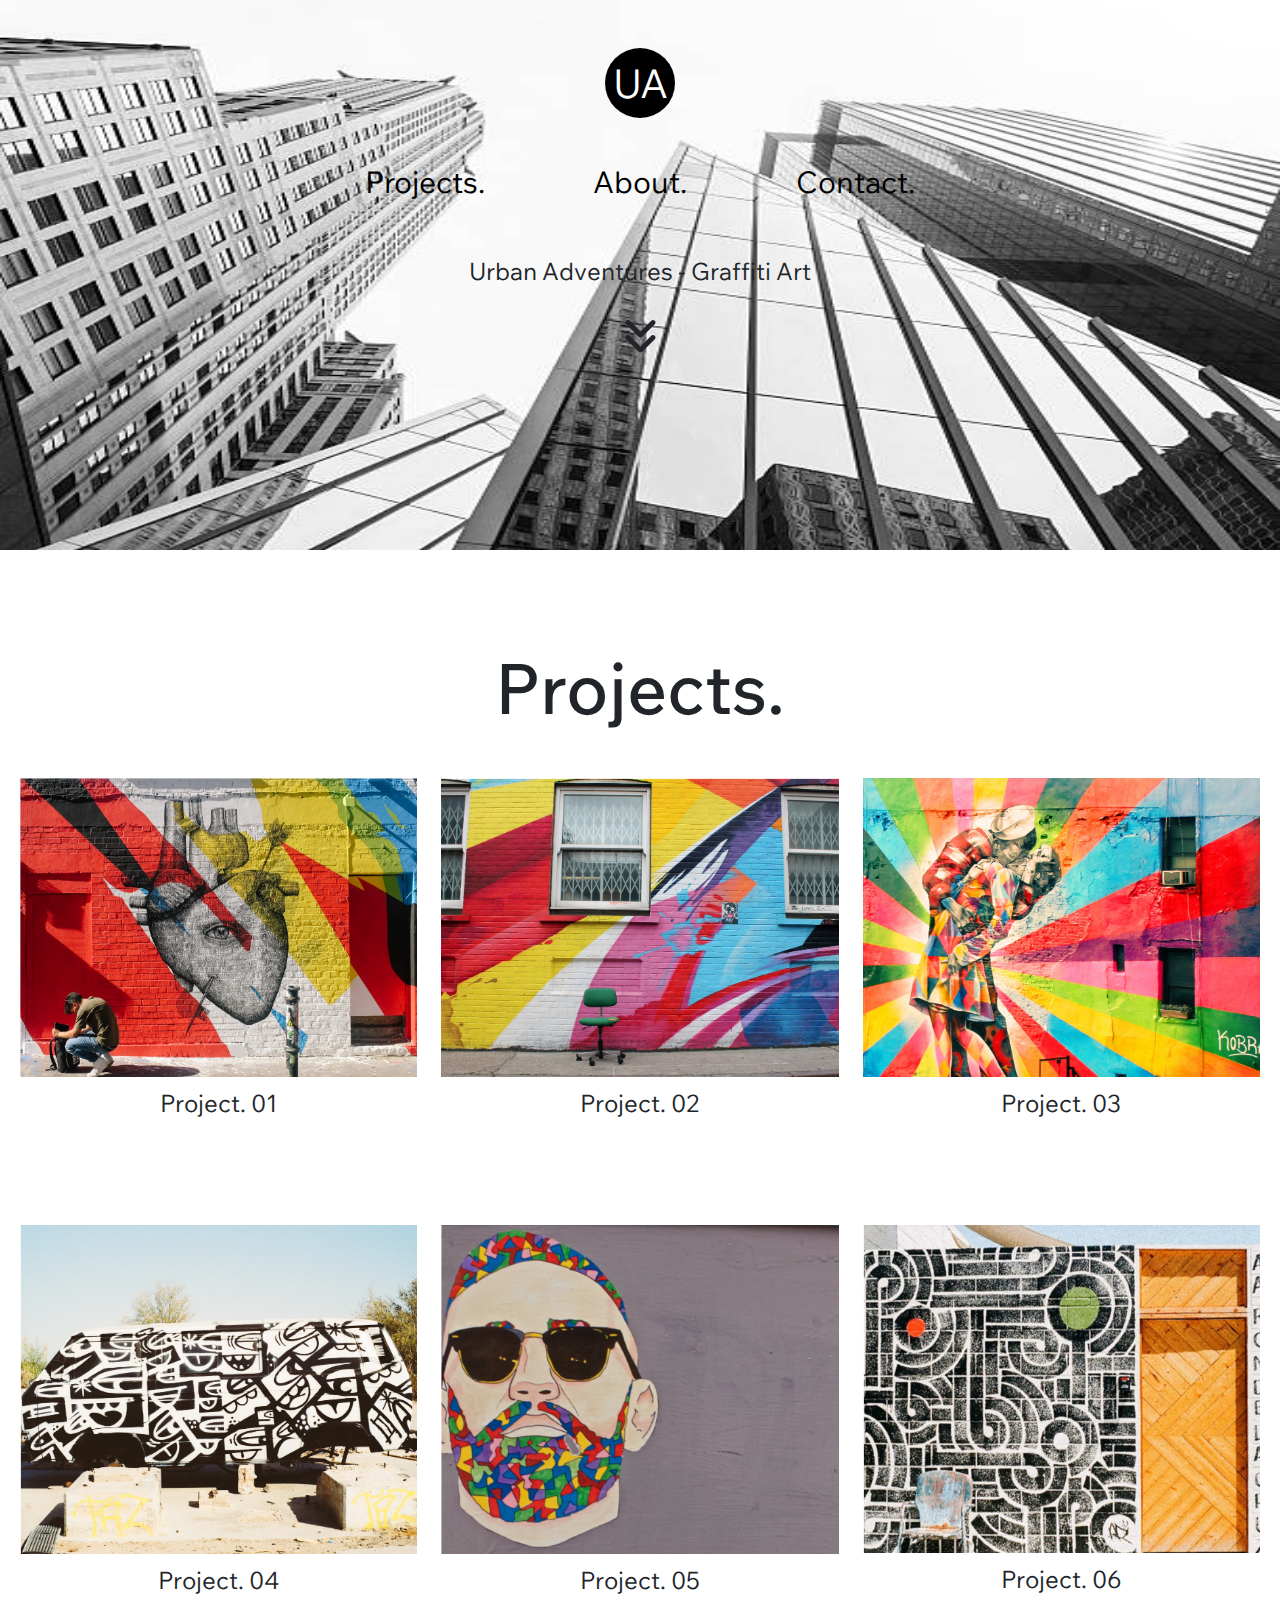
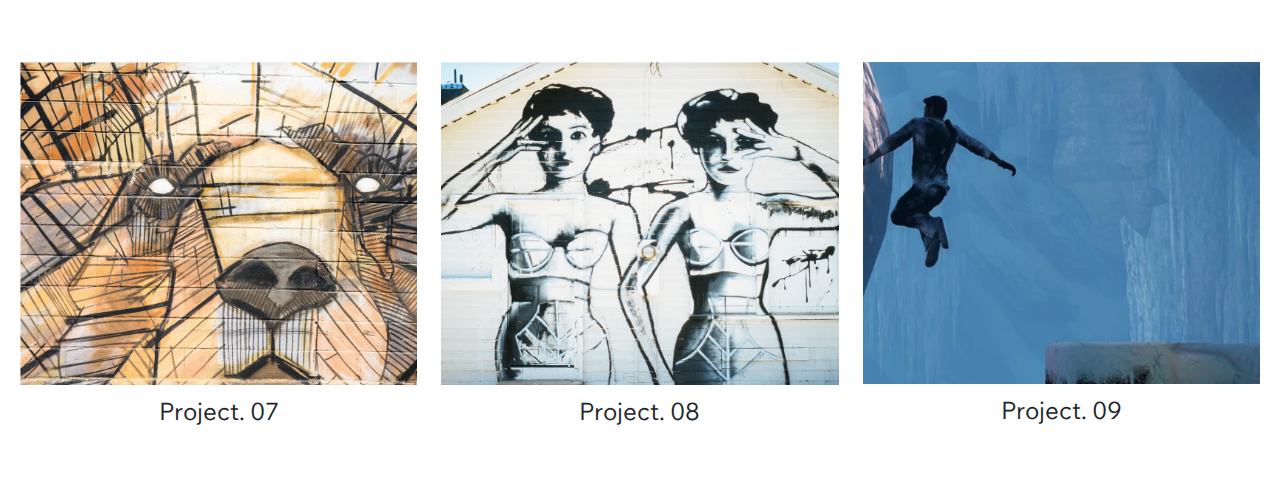
==== index.html @ a886dd92 "finish Hazem's section" ====
<!DOCTYPE html>
<html lang="en">

<head>
    <meta charset="UTF-8">
    <meta name="viewport" content="width=device-width, initial-scale=1.0">
    <!-- BootStrap CSS Files -->
    <link rel="stylesheet" href="css/all.min.css">
    <link rel="stylesheet" href="css/bootstrap.min.css">
    <link rel="stylesheet" href="css/bootstrap.min.css.map">
    <!-- Main CSS File -->
    <link rel="stylesheet" href="css/framework.css">
    <link rel="stylesheet" href="css/style.css">
    <!-- Google Font -->
    <link rel="preconnect" href="https://fonts.googleapis.com">
    <link rel="preconnect" href="https://fonts.gstatic.com" crossorigin>
    <link
        href="https://fonts.googleapis.com/css2?family=Playfair:ital,opsz,wght@0,5..1200,300..900;1,5..1200,300..900&family=Roboto:ital,wght@0,100..900;1,100..900&family=Wix+Madefor+Text:ital,wght@0,400..800;1,400..800&display=swap"
        rel="stylesheet">
    <title>Artist Website</title>
</head>

<body>
    <!-- Start Section 1 -->
    <div class="landing position-relative mb-5 d-flex">
        <img class="w-100 mb-5 " src="images/landing.jpg" alt="">
        <div class="container-fluid p-0 position-absolute">
            <div class="icon">
                <a class="mt-5 mb-5 d-flex justify-content-center" href="index.html">
                    <div class="home position-absolute d-flex justify-content-center align-items-center fs-1">UA</div>
                </a>
            </div>
            <div class="links mt-5 pt-4 z-1 d-flex justify-content-center">
                <div class="row ">
                    <div class="col-md-3 col-lg-4">
                        <a class="link" href="#projects">Projects.</a>
                    </div>
                    <div class="col-md-3 col-lg-4">
                        <a class="link" href="#about">About.</a>
                    </div>
                    <div class="col-md-3 col-lg-4">
                        <a class="link" href="#contact">Contact.</a>
                    </div>
                </div>
            </div>
            <div class="arrow d-flex justify-content-center pt-5">
                <p class="fs-4">Urban Adventures - Graffiti Art</p>
                <a class="text-dark position-absolute top-100" href="#project">
                    <i class="fa-solid fa-angles-down"></i>
                </a>
            </div>
        </div>
    </div>
    <!-- End Section 1 -->
    <!-- Start Section 2 -->
    <div class="project" id="project">
        <div class="container-fluid">
            <h1 class="text-center">Projects.</h1>
            <div class="boxs text-center mt-5 mb-5 mx-2">
                <div class="row">
                    <div class="col-md-6 col-lg-4">
                        <a href="project1">
                            <img class="w-100 h-75" src="images/project-1.png" alt="">
                            <p class="text-center text-dark fs-4 mt-2">Project. 01</p>
                        </a>
                    </div>
                    <div class="col-md-6 col-lg-4">
                        <a href="project2">
                            <img class="w-100 h-75" src="images/project-2.png" alt="">
                            <p class="text-center text-dark fs-4 mt-2">Project. 02</p>
                        </a>
                    </div>
                    <div class="col-md-6 col-lg-4">
                        <a href="project3">
                            <img class="w-100 h-75" src="images/project-3.png" alt="">
                            <p class="text-center text-dark fs-4 mt-2">Project. 03</p>
                        </a>
                    </div>
                </div>
                <div class="row mt-5">
                    <div class="col-md-6 col-lg-4">
                        <a href="project4">
                            <img class="w-100" src="images/project-4.png" alt="">
                            <p class="text-center text-dark fs-4 mt-2">Project. 04</p>
                        </a>
                    </div>
                    <div class="col-md-6 col-lg-4">
                        <a href="project5">
                            <img class="w-100" src="images/project-5.png" alt="">
                            <p class="text-center text-dark fs-4 mt-2">Project. 05</p>
                        </a>
                    </div>
                    <div class="col-md-6 col-lg-4">
                        <a href="project6">
                            <img class="w-100" src="images/project-6.png" alt="">
                            <p class="text-center text-dark fs-4 mt-2">Project. 06</p>
                        </a>
                    </div>
                </div>
                <div class="row mt-5">
                    <div class="col-md-6 col-lg-4">
                        <a href="project7">
                            <img class="w-100" src="images/project-7.png" alt="">
                            <p class="text-center text-dark fs-4 mt-2">Project. 07</p>
                        </a>
                    </div>
                    <div class="col-md-6 col-lg-4">
                        <a href="project8">
                            <img class="w-100" src="images/project-8.png" alt="">
                            <p class="text-center text-dark fs-4 mt-2">Project. 08</p>
                        </a>
                    </div>
                    <div class="col-md-6 col-lg-4">
                        <a href="project9">
                            <img class="w-100" src="images/project-9.png" alt="">
                            <p class="text-center text-dark fs-4 mt-2">Project. 09</p>
                        </a>
                    </div>
                </div>
            </div>
        </div>
    </div>
    <!-- End Section 2 -->


    <!-- BootStrap JS Files -->
    <script src="js/all.min.js"></script>
    <script src="js/bootstrap.bundle.min.js"></script>
    <script src="js/bootstrap.bundle.min.js.map"></script>
</body>

</html>
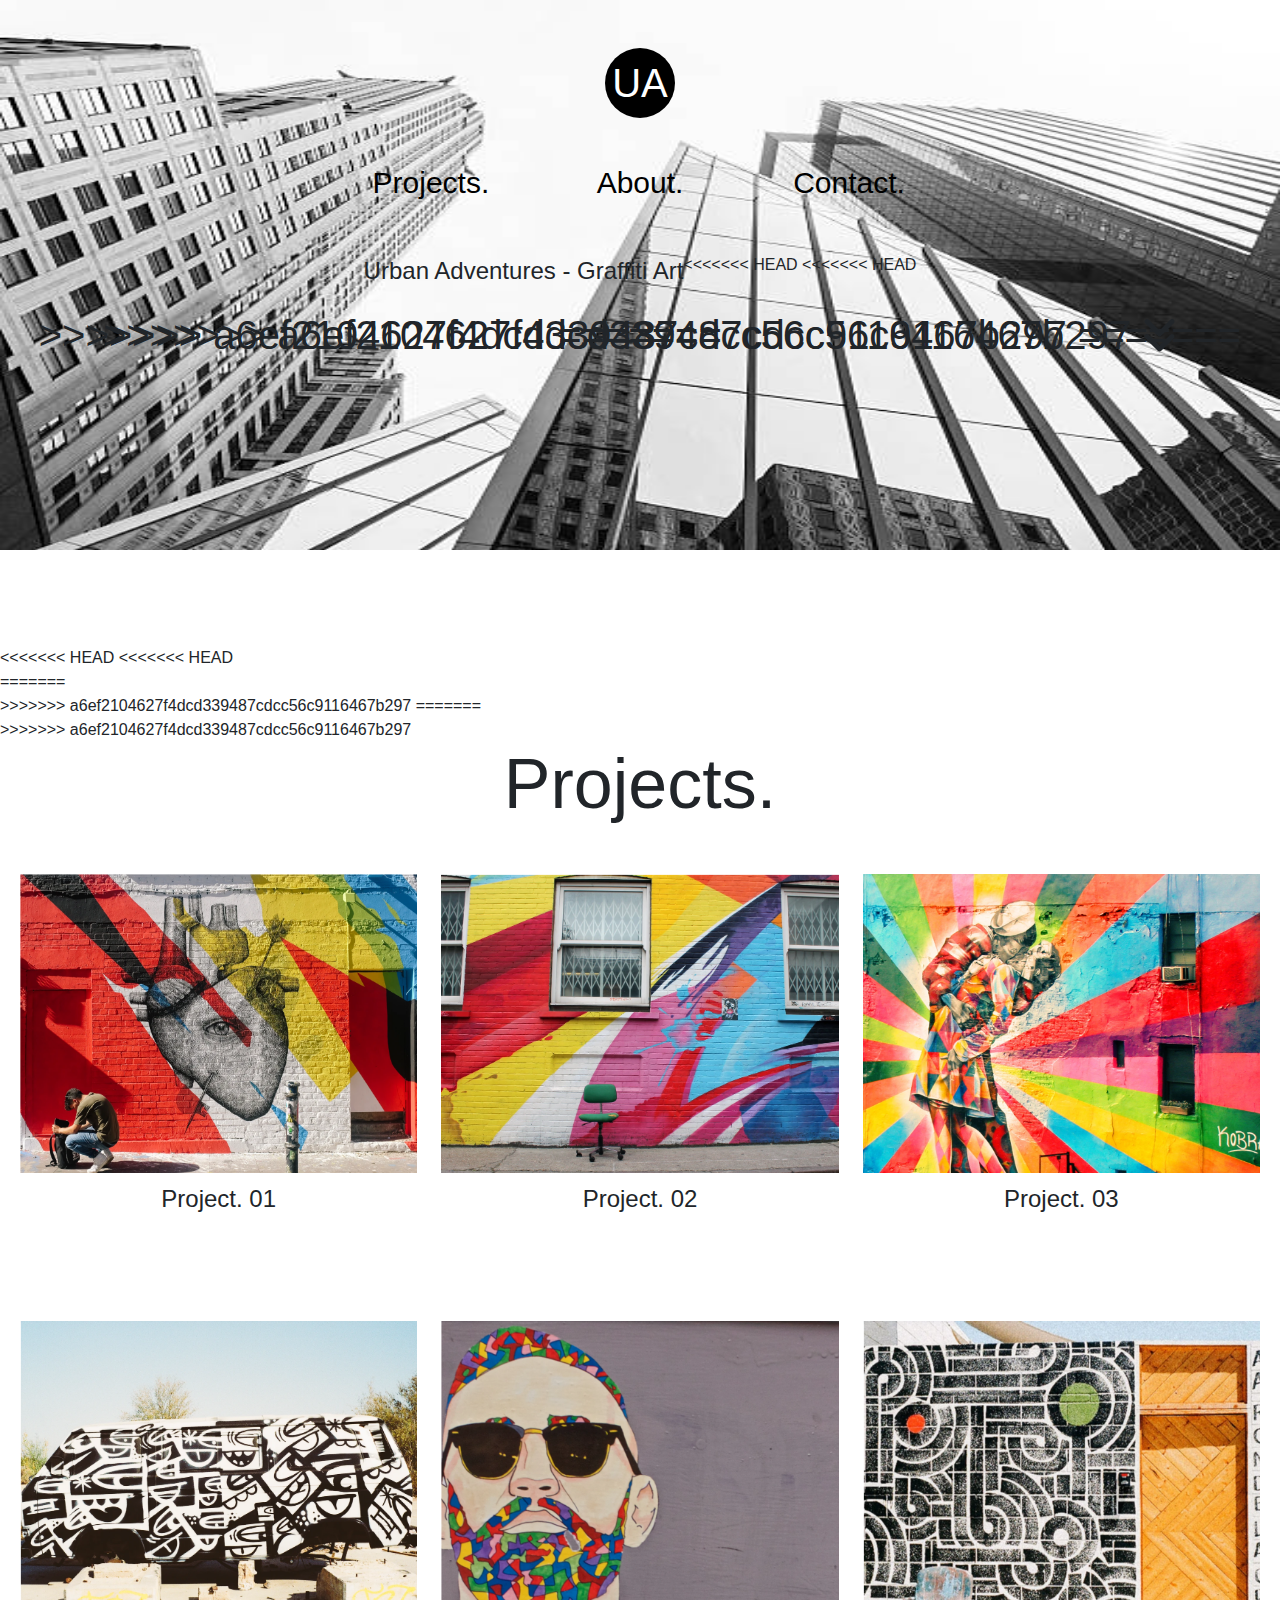
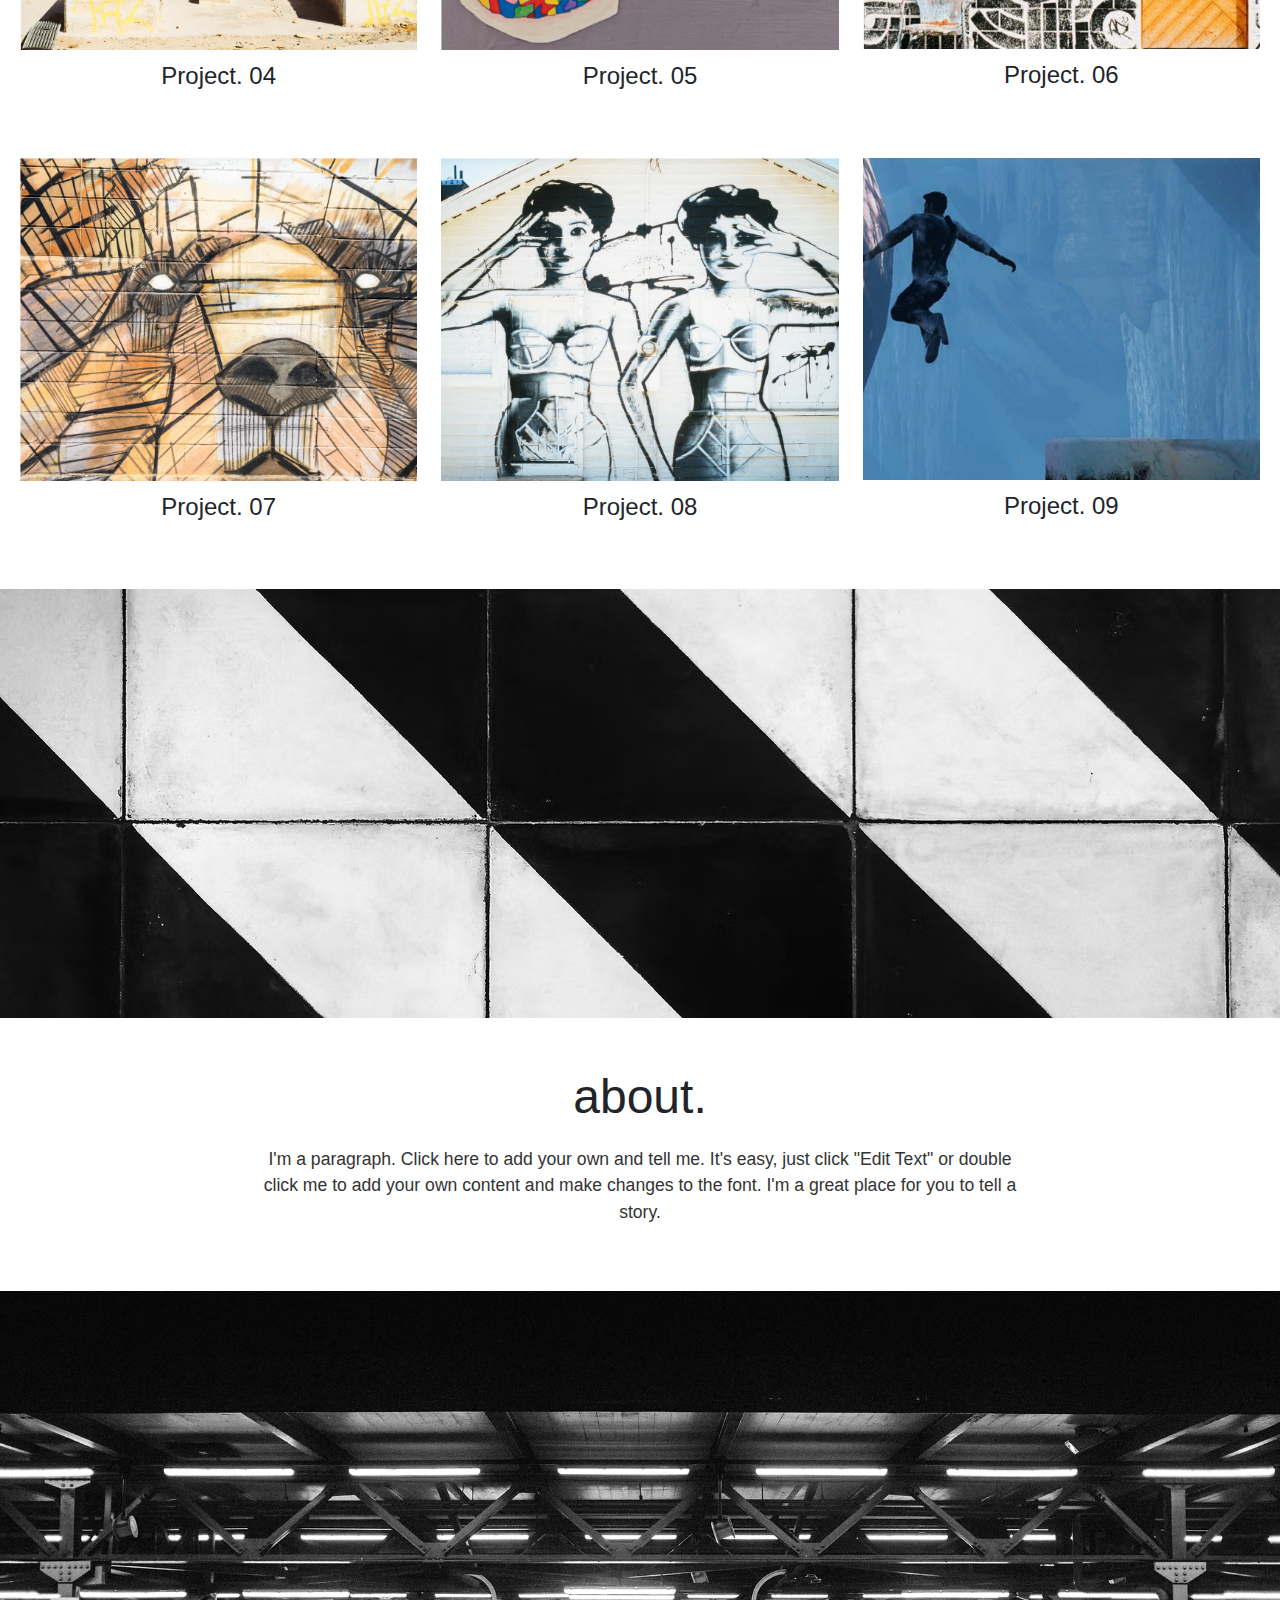
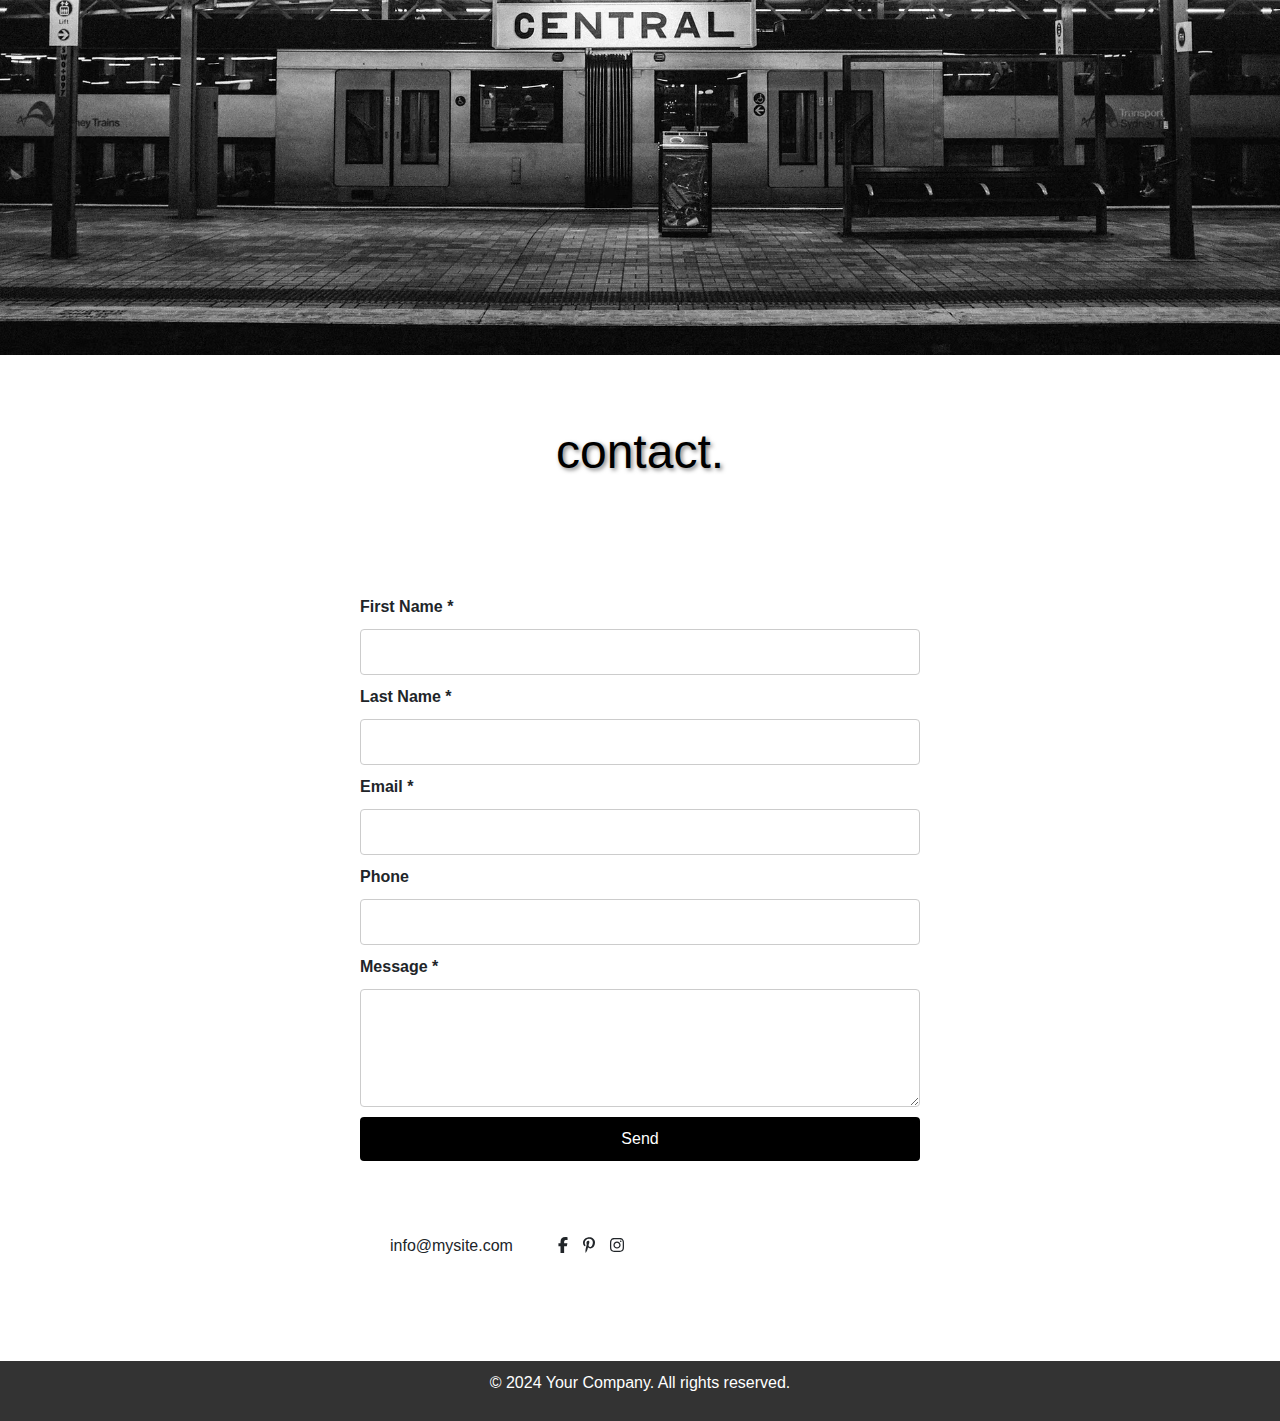
==== commit 704e91bc: "Salma" ====
--- a/index.html
+++ b/index.html
@@ -33,7 +33,7 @@
             <div class="links mt-5 pt-4 z-1 d-flex justify-content-center">
                 <div class="row ">
                     <div class="col-md-3 col-lg-4">
-                        <a class="link" href="#projects">Projects.</a>
+                        <a class="link" href="#Projects">Projects.</a>
                     </div>
                     <div class="col-md-3 col-lg-4">
                         <a class="link" href="#about">About.</a>
@@ -45,7 +45,15 @@
             </div>
             <div class="arrow d-flex justify-content-center pt-5">
                 <p class="fs-4">Urban Adventures - Graffiti Art</p>
-                <a class="text-dark position-absolute top-100" href="#project">
+<<<<<<< HEAD
+<<<<<<< HEAD
+                <a class="text-dark position-absolute top-100" href="#Projects">
+=======
+                <a class="text-dark position-absolute top-100" href="#projects">
+>>>>>>> a6ef2104627f4dcd339487cdcc56c9116467b297
+=======
+                <a class="text-dark position-absolute top-100" href="#projects">
+>>>>>>> a6ef2104627f4dcd339487cdcc56c9116467b297
                     <i class="fa-solid fa-angles-down"></i>
                 </a>
             </div>
@@ -53,25 +61,33 @@
     </div>
     <!-- End Section 1 -->
     <!-- Start Section 2 -->
-    <div class="project" id="project">
+<<<<<<< HEAD
+<<<<<<< HEAD
+    <div class="project" id="Projects">
+=======
+    <div class="projects" id="projects">
+>>>>>>> a6ef2104627f4dcd339487cdcc56c9116467b297
+=======
+    <div class="projects" id="projects">
+>>>>>>> a6ef2104627f4dcd339487cdcc56c9116467b297
         <div class="container-fluid">
             <h1 class="text-center">Projects.</h1>
             <div class="boxs text-center mt-5 mb-5 mx-2">
                 <div class="row">
                     <div class="col-md-6 col-lg-4">
-                        <a href="project1">
+                        <a href="project1.html">
                             <img class="w-100 h-75" src="images/project-1.png" alt="">
                             <p class="text-center text-dark fs-4 mt-2">Project. 01</p>
                         </a>
                     </div>
                     <div class="col-md-6 col-lg-4">
-                        <a href="project2">
+                        <a href="project2.html">
                             <img class="w-100 h-75" src="images/project-2.png" alt="">
                             <p class="text-center text-dark fs-4 mt-2">Project. 02</p>
                         </a>
                     </div>
                     <div class="col-md-6 col-lg-4">
-                        <a href="project3">
+                        <a href="project3.html">
                             <img class="w-100 h-75" src="images/project-3.png" alt="">
                             <p class="text-center text-dark fs-4 mt-2">Project. 03</p>
                         </a>
@@ -79,19 +95,19 @@
                 </div>
                 <div class="row mt-5">
                     <div class="col-md-6 col-lg-4">
-                        <a href="project4">
+                        <a href="project4.html">
                             <img class="w-100" src="images/project-4.png" alt="">
                             <p class="text-center text-dark fs-4 mt-2">Project. 04</p>
                         </a>
                     </div>
                     <div class="col-md-6 col-lg-4">
-                        <a href="project5">
+                        <a href="project5.html">
                             <img class="w-100" src="images/project-5.png" alt="">
                             <p class="text-center text-dark fs-4 mt-2">Project. 05</p>
                         </a>
                     </div>
                     <div class="col-md-6 col-lg-4">
-                        <a href="project6">
+                        <a href="project6.html">
                             <img class="w-100" src="images/project-6.png" alt="">
                             <p class="text-center text-dark fs-4 mt-2">Project. 06</p>
                         </a>
@@ -99,19 +115,19 @@
                 </div>
                 <div class="row mt-5">
                     <div class="col-md-6 col-lg-4">
-                        <a href="project7">
+                        <a href="project7.html">
                             <img class="w-100" src="images/project-7.png" alt="">
                             <p class="text-center text-dark fs-4 mt-2">Project. 07</p>
                         </a>
                     </div>
                     <div class="col-md-6 col-lg-4">
-                        <a href="project8">
+                        <a href="project8.html">
                             <img class="w-100" src="images/project-8.png" alt="">
                             <p class="text-center text-dark fs-4 mt-2">Project. 08</p>
                         </a>
                     </div>
                     <div class="col-md-6 col-lg-4">
-                        <a href="project9">
+                        <a href="project9.html">
                             <img class="w-100" src="images/project-9.png" alt="">
                             <p class="text-center text-dark fs-4 mt-2">Project. 09</p>
                         </a>
@@ -122,11 +138,70 @@
     </div>
     <!-- End Section 2 -->
 
+
+
+
+
+    
+<div class="hero">
+    <img src="images\About.avif"  class="w-100">
+    
+    <div class="content" id="about">
+        <h1>about.</h1>
+        <p>I'm a paragraph. Click here to add your own and tell me. It's easy, just click "Edit Text" or double click me to add your own content and make changes to the font. I'm a great place for you to tell a story.</p>
+    </div>
+    
+</div>
+
+
+
+<img src=images\contact.avif class="w-100">
+    <div class="hero-image" id="contact">
+
+    <h1>contact.</h1>
+    </div>
+
+<div class="contact-form">
+    <form id="contactForm">
+      <label for="firstName">First Name *</label>
+        <input type="text" id="firstName" name="firstName" required>
+
+      <label for="lastName">Last Name *</label>
+        <input type="text" id="lastName" name="lastName" required>
+
+      <label for="email">Email *</label>
+        <input type="email" id="email" name="email" required>
+
+        <label for="phone">Phone</label>
+        <input type="tel" id="phone" name="phone">
+
+      <label for="message">Message *</label>
+        <textarea id="message" name="message" rows="4" required></textarea>
+
+    <button type="submit" >Send</button>
+    <div class="icon-container">
+    <a href="info@mysite.com" class="text-dark"> <span class="email">info@mysite.com</span></a>
+    <a href="https://www.facebook.com/" class="text-dark">  <i class="fa-brands fa-facebook-f"></i></a>
+    <a href="https://www.pinterest.com/" class="text-dark"> <i class="fa-brands fa-pinterest-p"></i> </a>
+    <a href="https://www.instagram.com/" class="text-dark"> <i class="fa-brands fa-instagram"></i> </a>
+    </div>
+
+    </form>
+</div>
+
+<footer>
+    <p>&copy; 2024 Your Company. All rights reserved.</p>
+    
+    
+</footer>
 
     <!-- BootStrap JS Files -->
     <script src="js/all.min.js"></script>
     <script src="js/bootstrap.bundle.min.js"></script>
     <script src="js/bootstrap.bundle.min.js.map"></script>
+
+
+    <script src="script.js"></script>
 </body>
 
 </html>--- a/css/style.css
+++ b/css/style.css
@@ -63,19 +63,201 @@
 }
 
 
-.project h1 {
+.projects h1 {
     font-size: 70px;
 }
 
-.project .boxs img {
+.projects .boxs img {
     transition: 0.4s;
     opacity: 1;
     position: relative;
 }
 
-.project .boxs img:hover {
+.projects .boxs img:hover {
     opacity: 0.8;
     transform: scale(1.03);
 }
 
-/* End Section 1 */+/* End Section 1 */
+
+<<<<<<< HEAD
+<<<<<<< HEAD
+body {
+    margin: 0;
+    font-family: sans-serif;
+    line-height: 1.6;
+}
+
+.hero {
+    display: flex;
+    flex-direction: column;
+    align-items: center;
+}
+
+.hero-image {
+    width: 100%;
+    height: 300px; 
+    background-size: cover;
+    background-position: center;
+}
+
+.top-image {
+    background-image: ; 
+}
+
+.bottom-image {
+    background-image: url('bottom-image.jpg'); 
+}
+
+.content {
+    text-align: center;
+    padding: 50px 20px;
+    max-width: 800px;
+}
+
+.content h1 {
+    font-size: 3em;
+    margin-bottom: 20px;
+
+}
+
+.content p {
+    font-size: 1.1em;
+    color: #333;
+}
+
+
+
+body {
+    font-family: sans-serif;
+    margin: 0;
+    padding: 0;
+  }
+
+  /* Header Styles */
+  header {
+    background-color: #f0f0f0; /* Light gray background */
+    padding: 10px;
+    display: flex;
+    justify-content: space-between;
+    align-items: center;
+  }
+
+
+
+  .logo {
+    font-size: 1.5em;
+    font-weight: bold;
+  }
+
+  .header-links a {
+    margin-left: 15px;
+    text-decoration: none;
+    color: #333;
+  }
+
+  /* Hero Image Styles */
+  .hero-image {
+    /* background-image: url('your-hero-image.jpg');  */
+    background-size: cover;
+    background-position: center;
+    height: 200px; 
+    display: flex;
+    justify-content: center;
+    align-items: center;
+  }
+
+  .hero-image h1 {
+    font-size: 3em;
+    color: black;
+    text-shadow: 2px 2px 4px rgba(0, 0, 0, 0.5);
+  }
+
+  /* Contact Form Styles */
+  .contact-form {
+    margin: 20px auto;
+    padding: 20px;
+    max-width: 600px;
+    
+  }
+  
+  .contact-form h2 {
+    text-align: center;
+    margin-bottom: 20px;
+  }
+  
+  .contact-form form {
+    display: grid;
+    grid-gap: 10px;
+  }
+  
+  .contact-form label {
+    font-weight: bold;
+  }
+  
+  .contact-form input,
+  .contact-form textarea {
+    padding: 10px;
+    border: 1px solid #ccc;
+    border-radius: 4px;
+  }
+
+  .contact-form button {
+    background-color: black;
+    color: #fff;
+    padding: 10px 10px;
+    border: none;
+    border-radius: 4px;
+    cursor: pointer;
+    transition: 0.3s ;
+    width:20px, 
+  }
+  .contact-form button:hover {
+    background-color: gray;
+  }
+
+  /* Footer Styles */
+  footer {
+    background-color: #333;
+    color: #fff;
+    text-align: center;
+    padding: 10px;
+  }
+
+  .email{
+    font-size: 16px;
+    margin: 30px;
+  }
+  .icon-container {
+    display: flex; 
+    gap: 15px;
+    align-items: center;
+    height: 150px;
+    width: 15px;
+  }
+  .social-icons i {
+    font-size: 20px;
+    cursor: pointer;
+  }
+=======
+=======
+>>>>>>> a6ef2104627f4dcd339487cdcc56c9116467b297
+/* main-section */
+.main {
+    margin-right: 0px;
+    margin-left: 200px;
+    margin-bottom: 55px;
+    margin-top: 50px;
+    font-size: 15px;
+}
+
+.main h1 {
+    color: black;
+    font-family: Verdana, sans-serif;
+    font-weight: 600;
+<<<<<<< HEAD
+}
+>>>>>>> a6ef2104627f4dcd339487cdcc56c9116467b297
+=======
+}
+>>>>>>> a6ef2104627f4dcd339487cdcc56c9116467b297
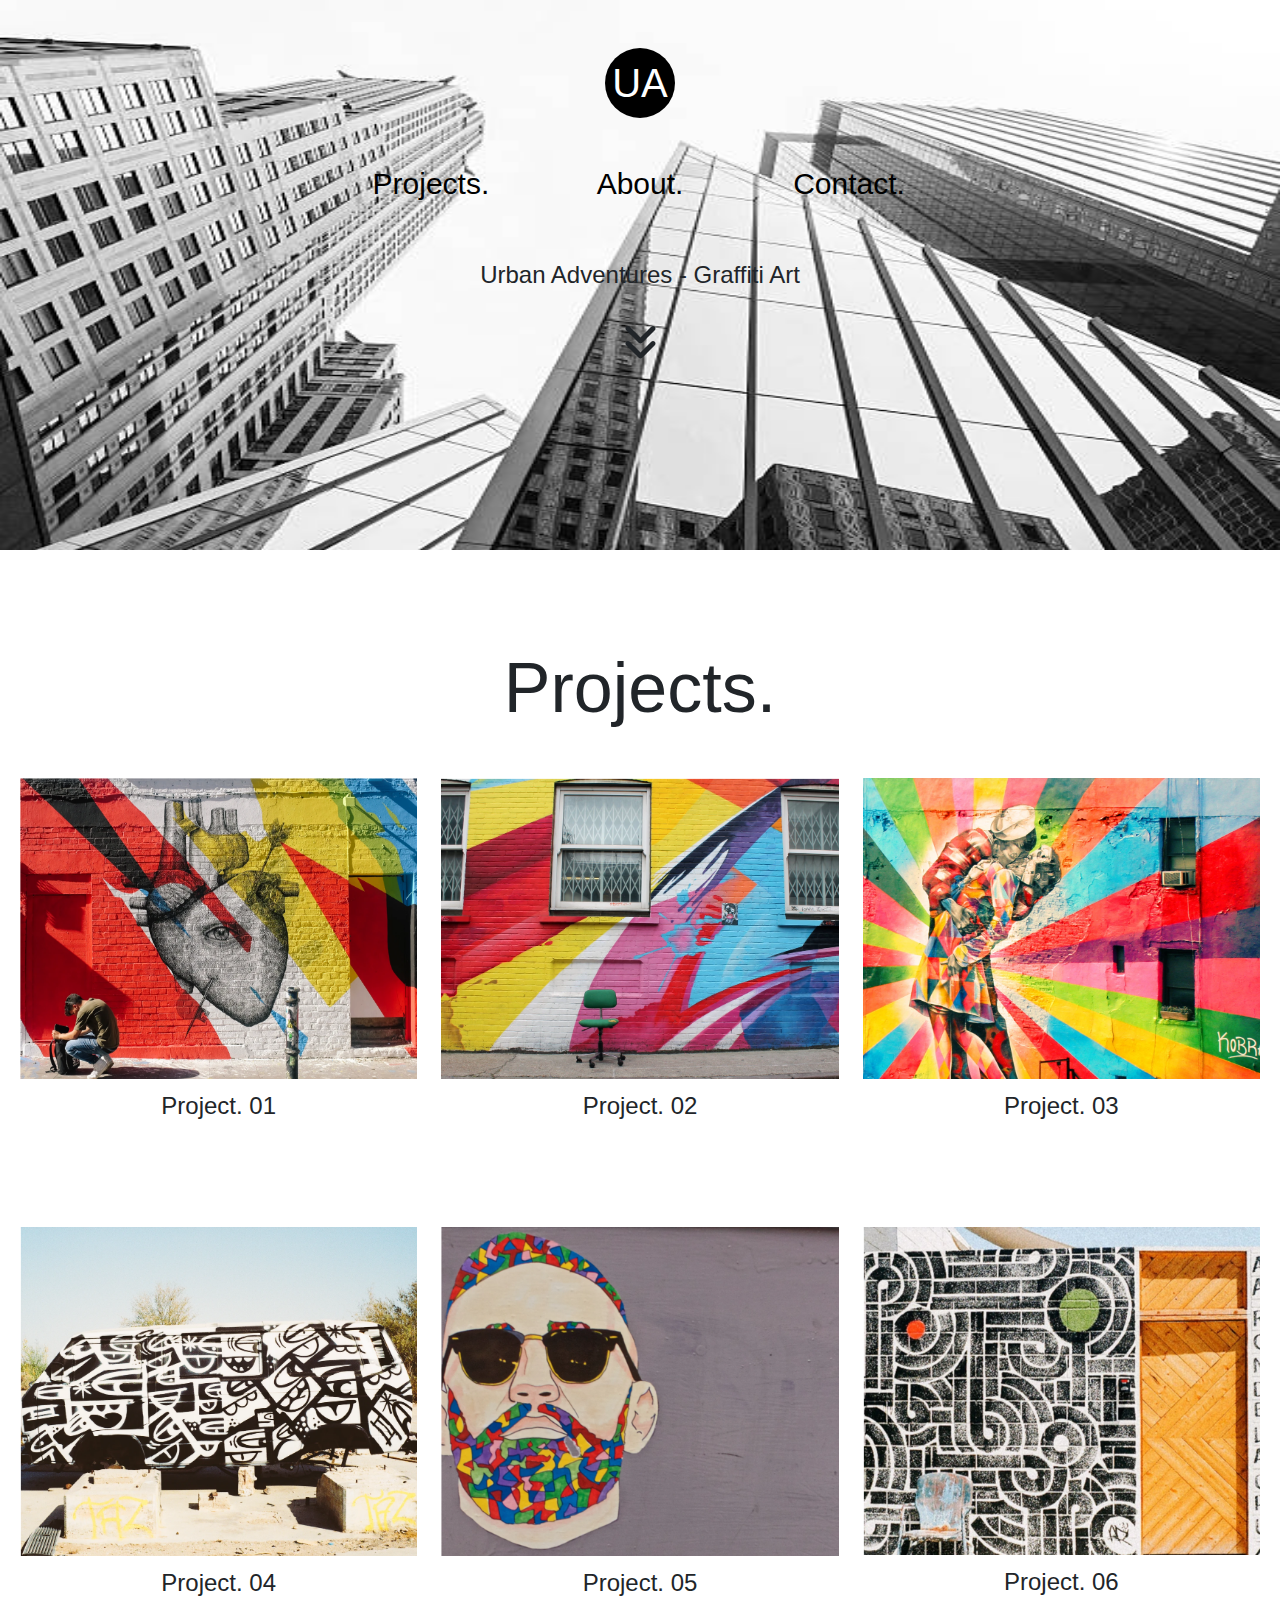
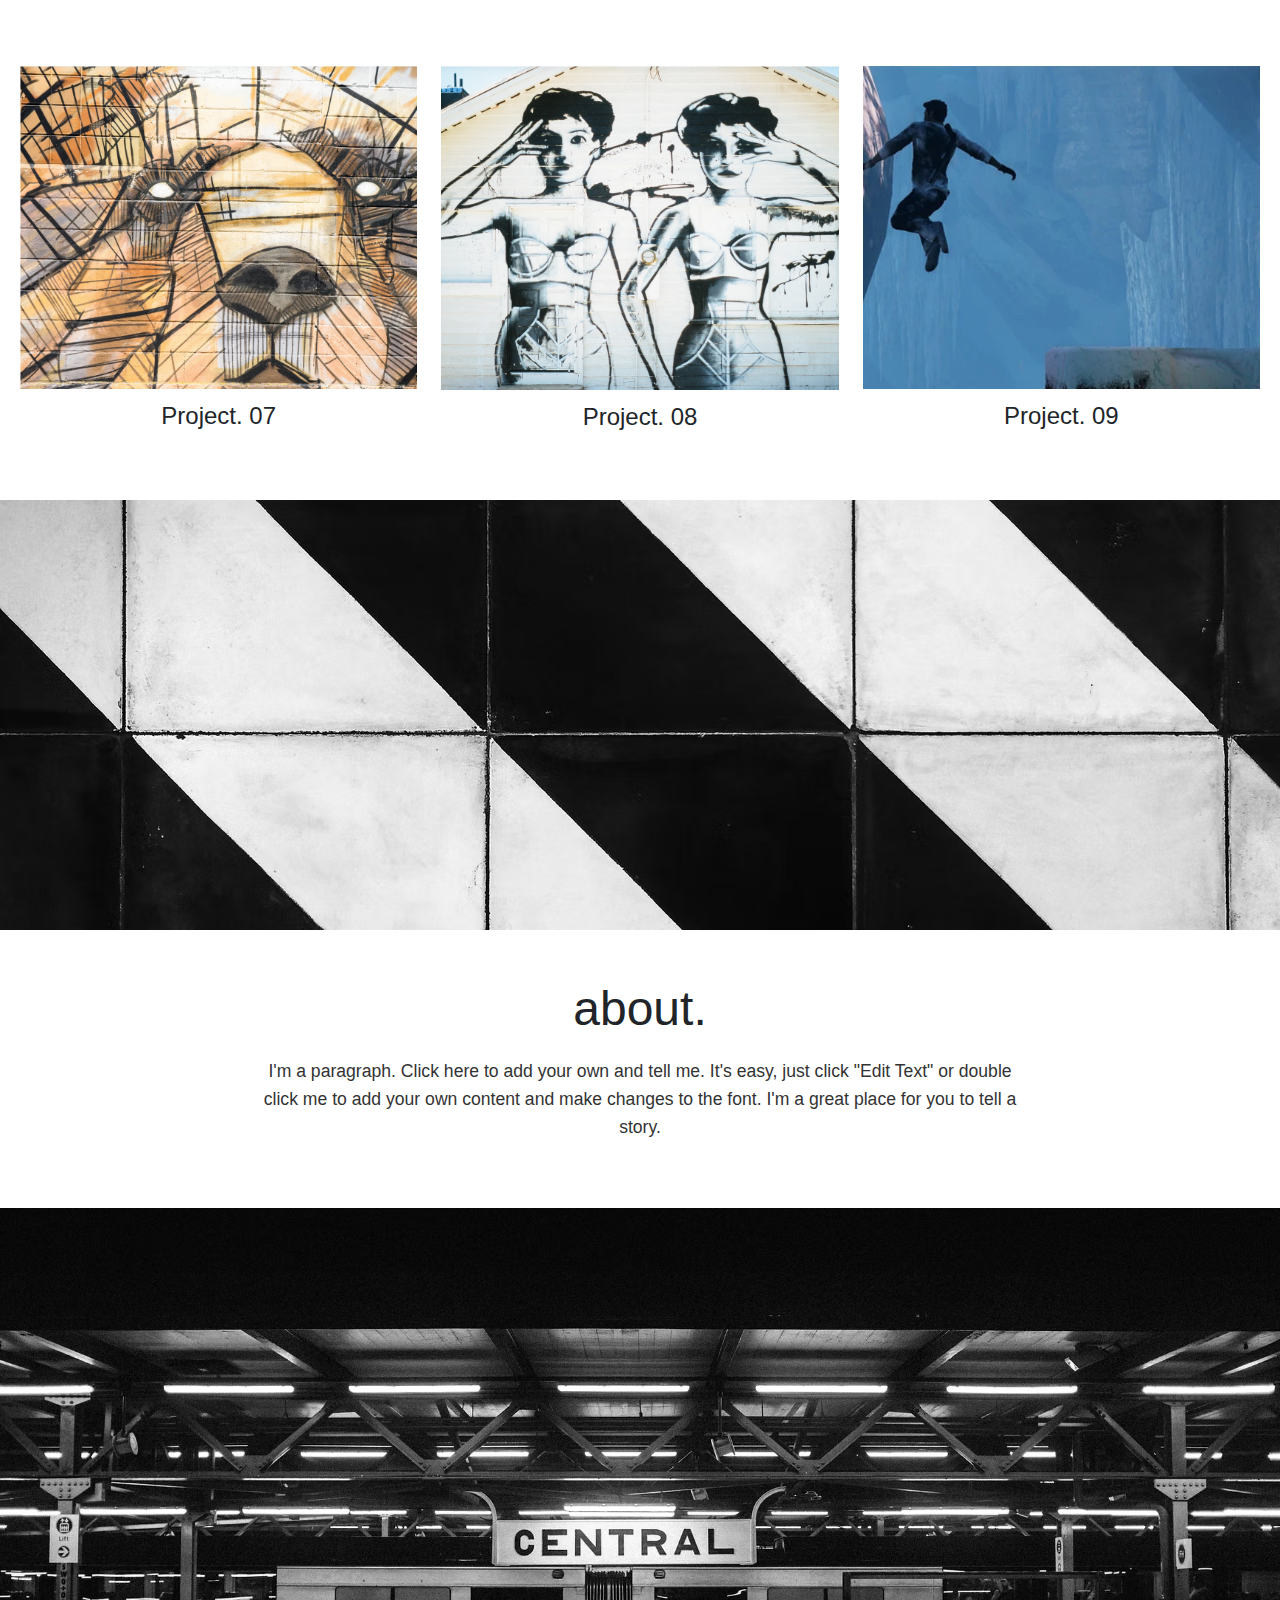
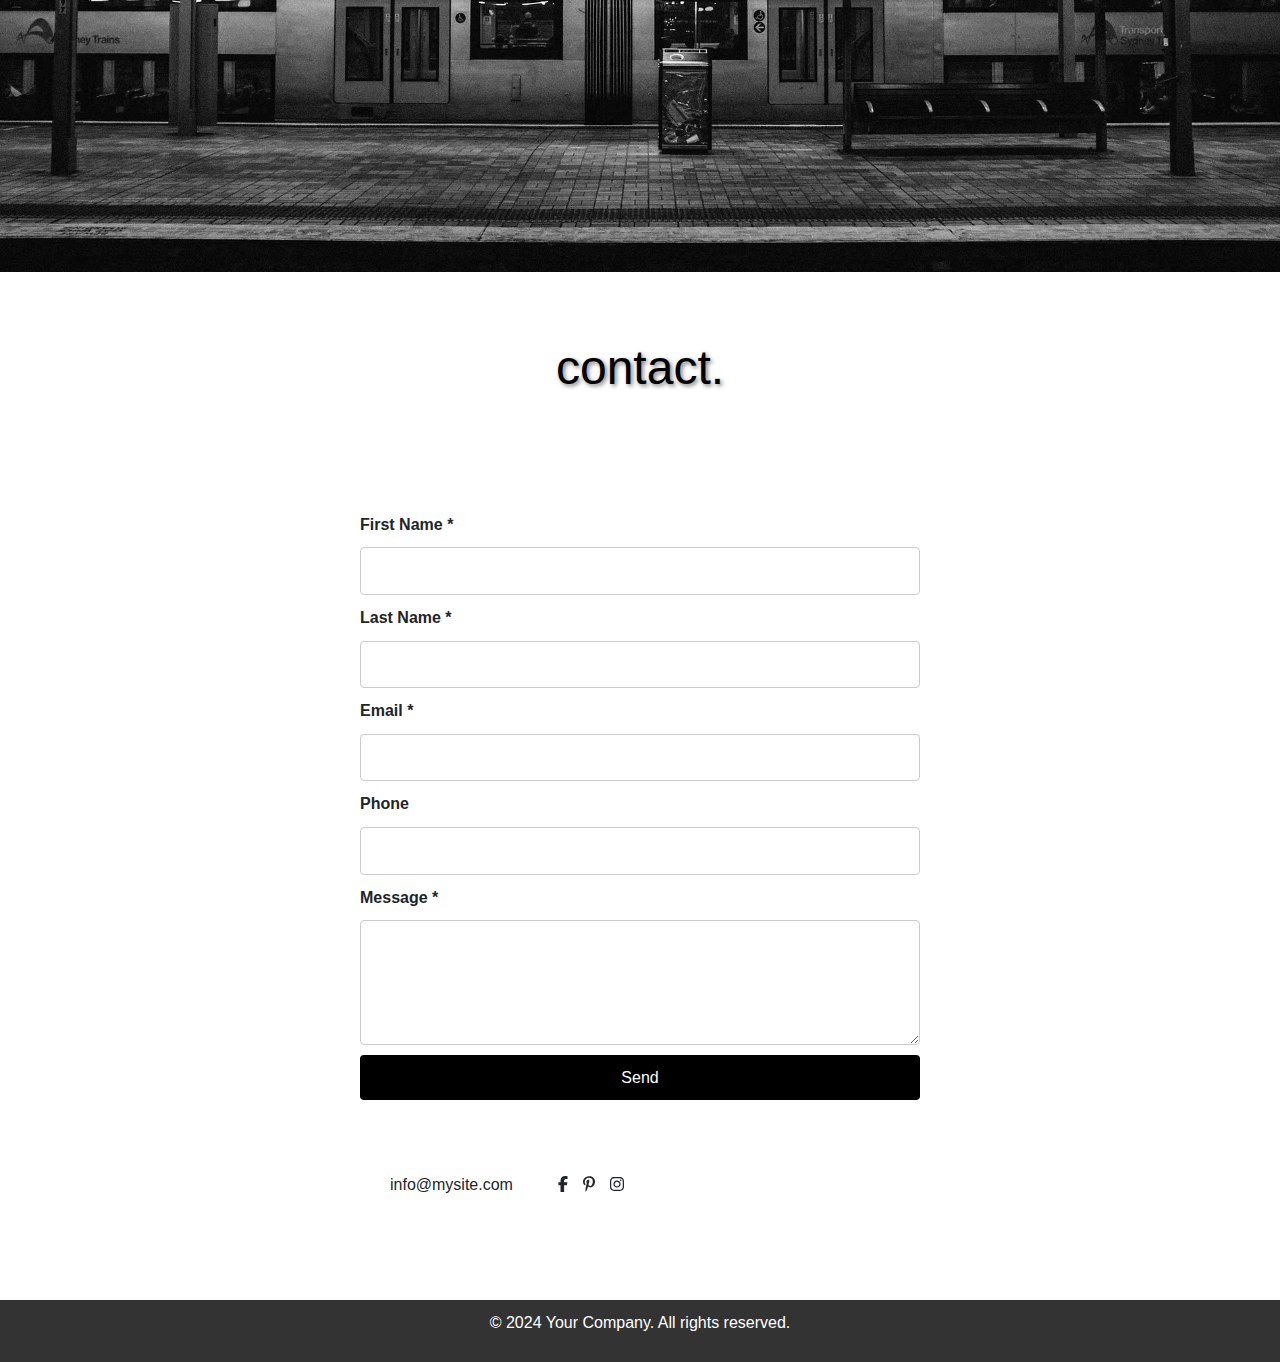
==== commit ffb3b691: "Merge branch 'main' of https://github.com/HazemAlMili/Task-4" ====
--- a/index.html
+++ b/index.html
@@ -45,15 +45,15 @@
             </div>
             <div class="arrow d-flex justify-content-center pt-5">
                 <p class="fs-4">Urban Adventures - Graffiti Art</p>
-<<<<<<< HEAD
-<<<<<<< HEAD
+
                 <a class="text-dark position-absolute top-100" href="#Projects">
-=======
+
                 <a class="text-dark position-absolute top-100" href="#projects">
->>>>>>> a6ef2104627f4dcd339487cdcc56c9116467b297
-=======
+
                 <a class="text-dark position-absolute top-100" href="#projects">
->>>>>>> a6ef2104627f4dcd339487cdcc56c9116467b297
+
+                <a class="text-dark position-absolute top-100" href="#projects">
+
                     <i class="fa-solid fa-angles-down"></i>
                 </a>
             </div>
@@ -61,15 +61,15 @@
     </div>
     <!-- End Section 1 -->
     <!-- Start Section 2 -->
-<<<<<<< HEAD
-<<<<<<< HEAD
+
     <div class="project" id="Projects">
-=======
+
     <div class="projects" id="projects">
->>>>>>> a6ef2104627f4dcd339487cdcc56c9116467b297
-=======
+
     <div class="projects" id="projects">
->>>>>>> a6ef2104627f4dcd339487cdcc56c9116467b297
+
+    <div class="projects" id="projects">
+
         <div class="container-fluid">
             <h1 class="text-center">Projects.</h1>
             <div class="boxs text-center mt-5 mb-5 mx-2">
--- a/css/style.css
+++ b/css/style.css
@@ -80,8 +80,7 @@
 
 /* End Section 1 */
 
-<<<<<<< HEAD
-<<<<<<< HEAD
+
 body {
     margin: 0;
     font-family: sans-serif;
@@ -100,15 +99,6 @@
     background-size: cover;
     background-position: center;
 }
-
-.top-image {
-    background-image: ; 
-}
-
-.bottom-image {
-    background-image: url('bottom-image.jpg'); 
-}
-
 .content {
     text-align: center;
     padding: 50px 20px;
@@ -158,7 +148,6 @@
 
   /* Hero Image Styles */
   .hero-image {
-    /* background-image: url('your-hero-image.jpg');  */
     background-size: cover;
     background-position: center;
     height: 200px; 
@@ -239,9 +228,7 @@
     font-size: 20px;
     cursor: pointer;
   }
-=======
-=======
->>>>>>> a6ef2104627f4dcd339487cdcc56c9116467b297
+
 /* main-section */
 .main {
     margin-right: 0px;
@@ -255,9 +242,6 @@
     color: black;
     font-family: Verdana, sans-serif;
     font-weight: 600;
-<<<<<<< HEAD
-}
->>>>>>> a6ef2104627f4dcd339487cdcc56c9116467b297
-=======
-}
->>>>>>> a6ef2104627f4dcd339487cdcc56c9116467b297
+
+}
+
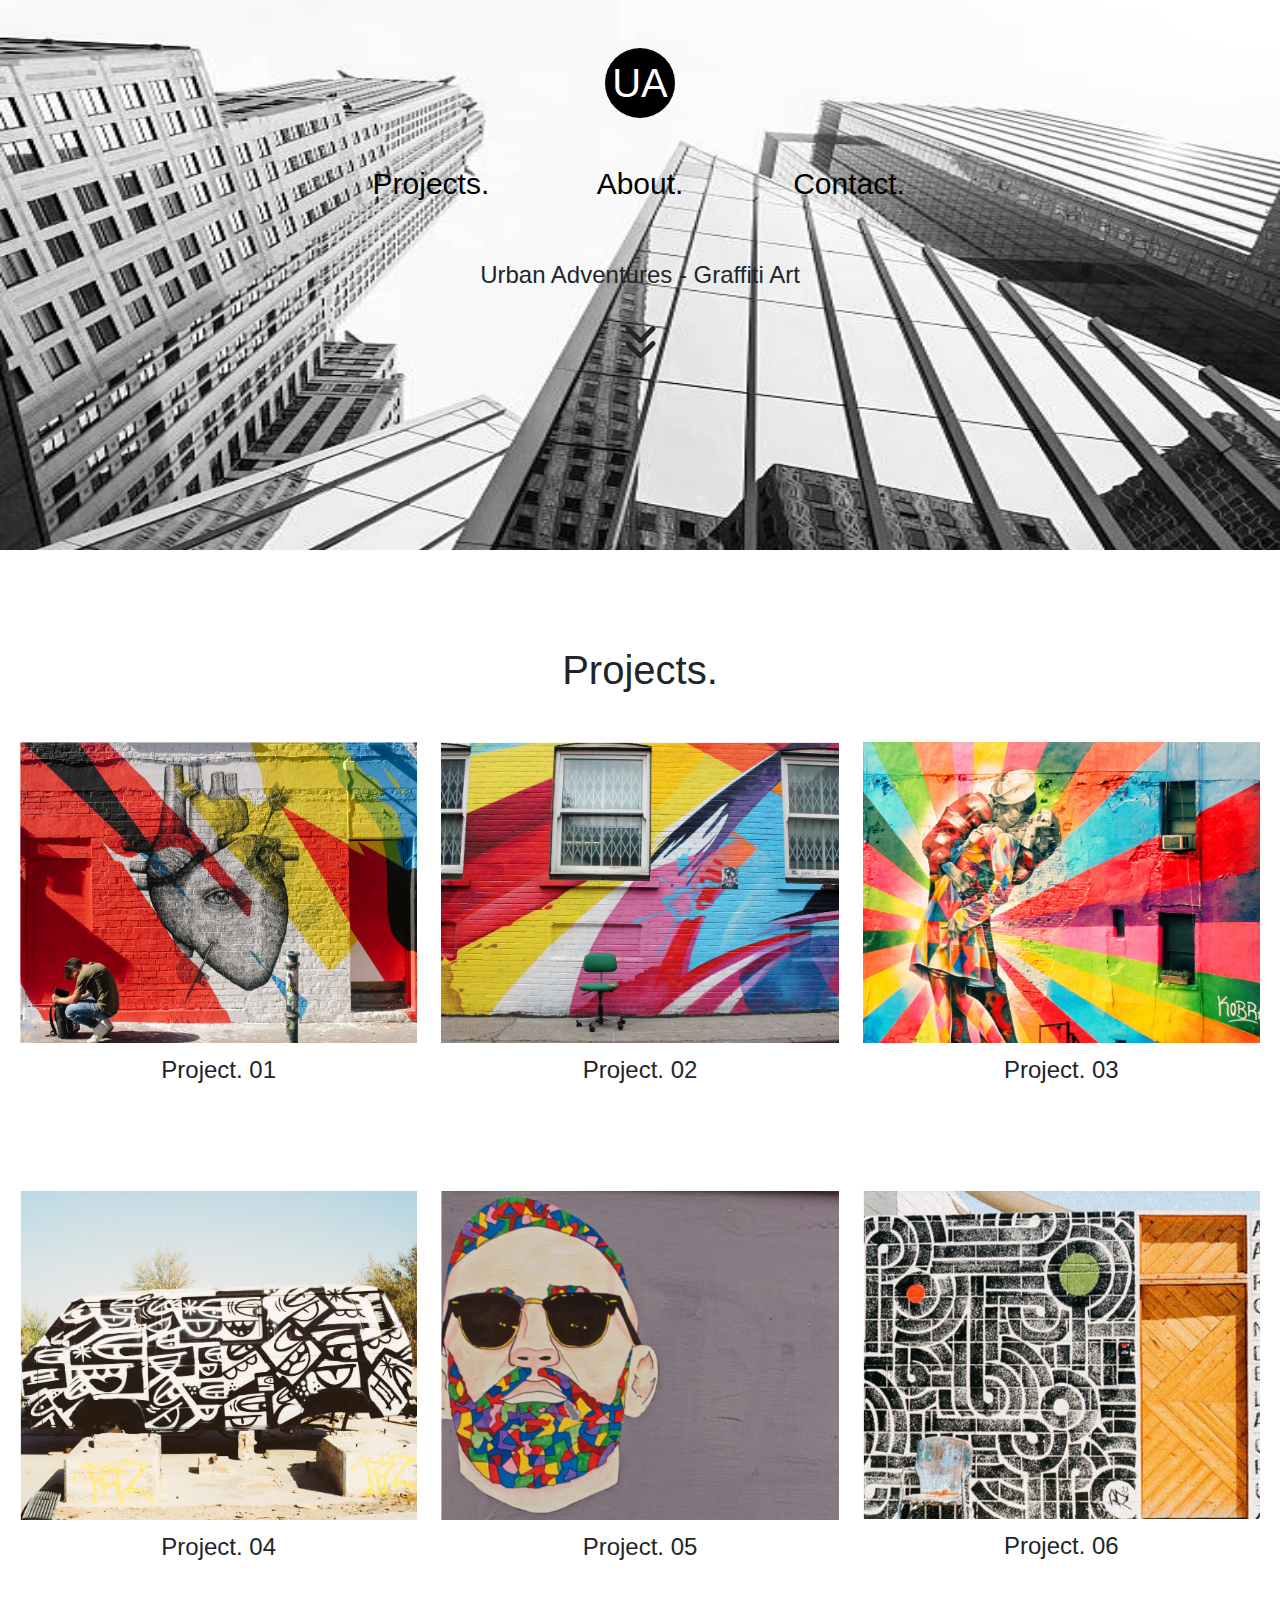
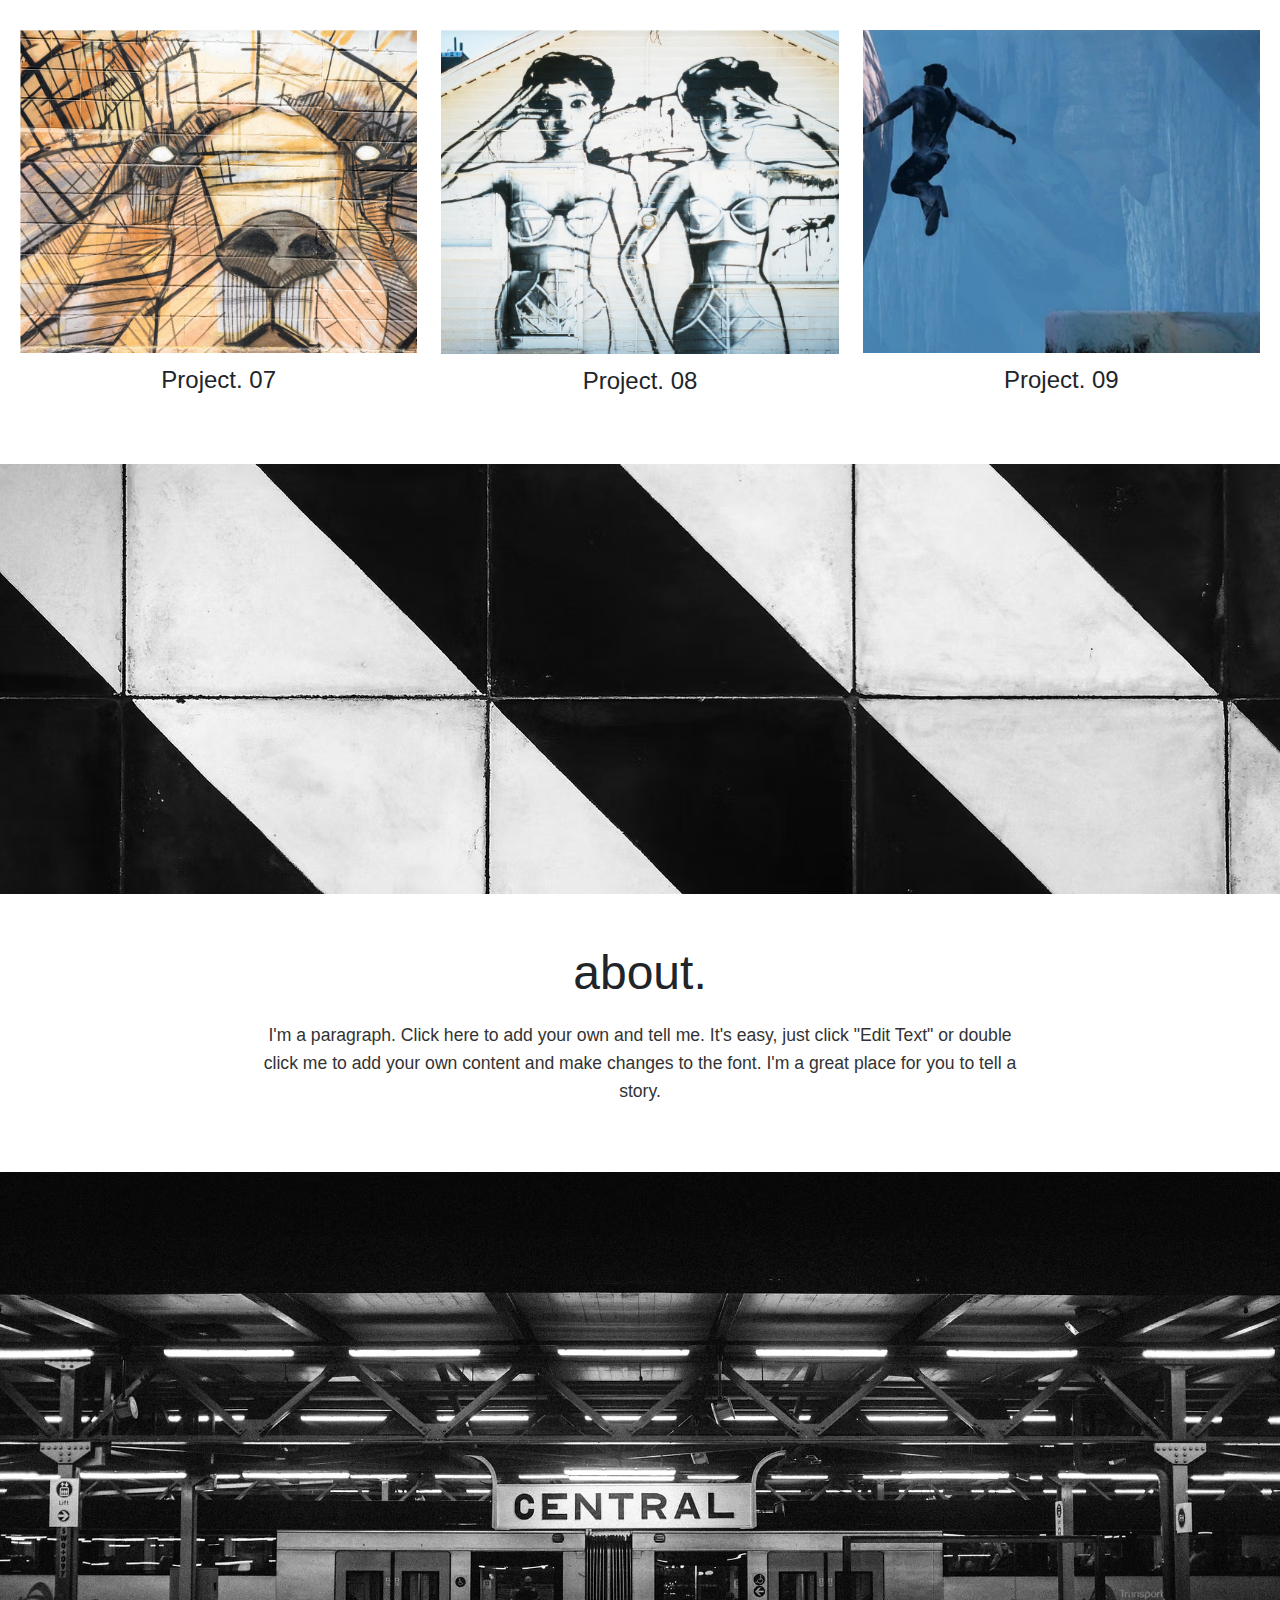
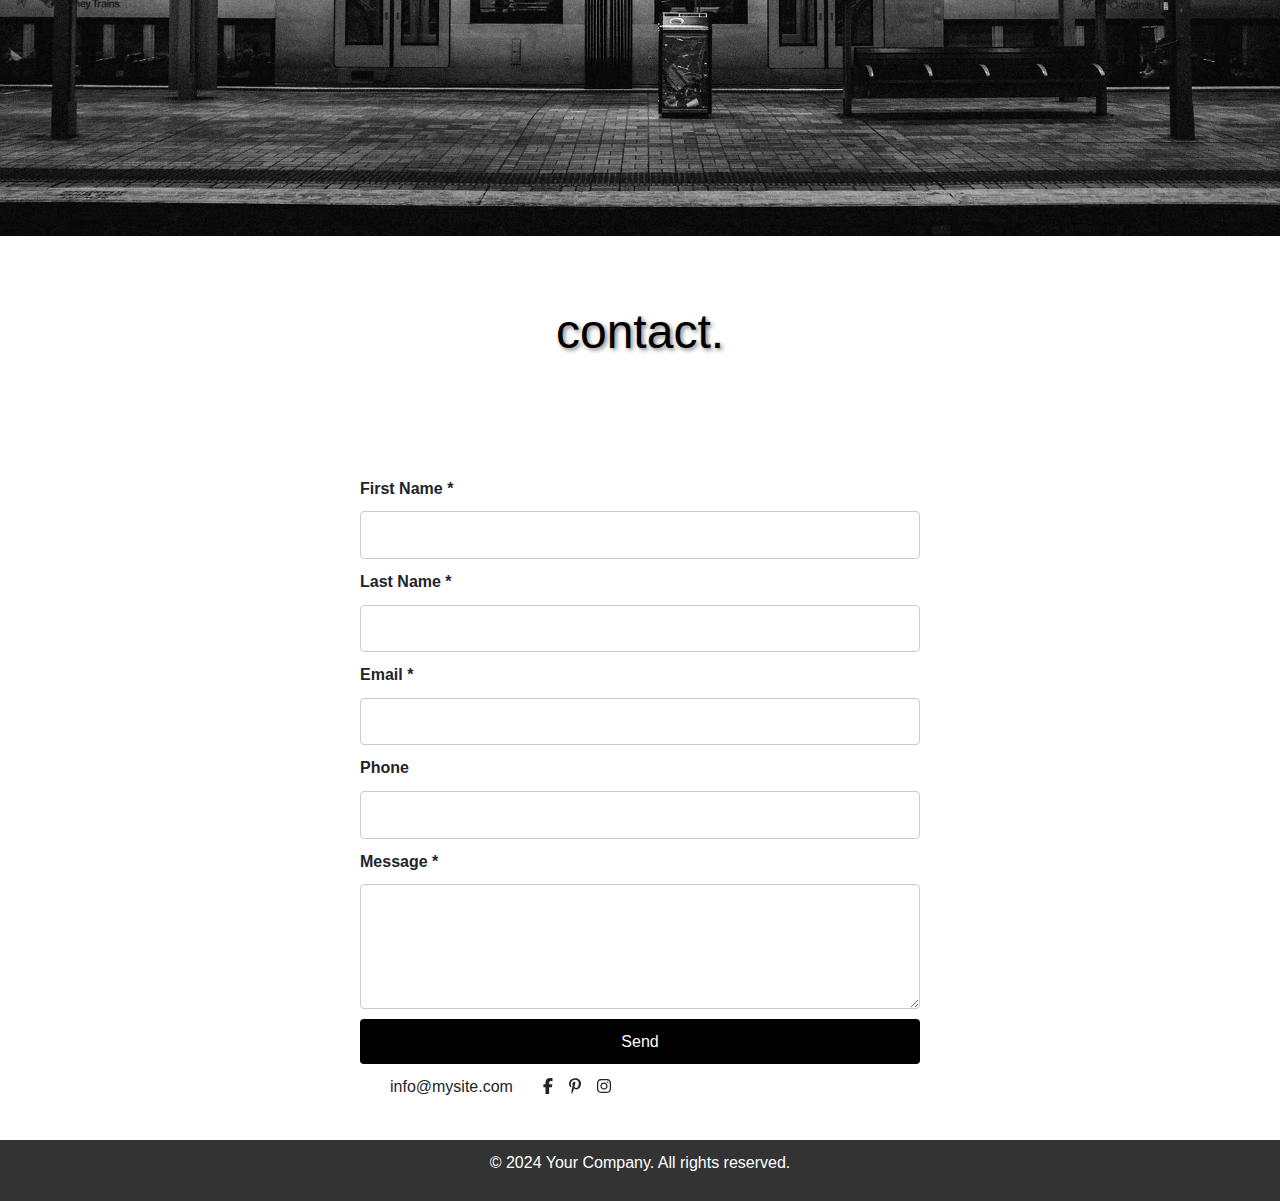
==== commit 2550982d: "updating on somethings" ====
--- a/index.html
+++ b/index.html
@@ -31,7 +31,7 @@
                 </a>
             </div>
             <div class="links mt-5 pt-4 z-1 d-flex justify-content-center">
-                <div class="row ">
+                <div class="row">
                     <div class="col-md-3 col-lg-4">
                         <a class="link" href="#Projects">Projects.</a>
                     </div>
@@ -45,15 +45,7 @@
             </div>
             <div class="arrow d-flex justify-content-center pt-5">
                 <p class="fs-4">Urban Adventures - Graffiti Art</p>
-
                 <a class="text-dark position-absolute top-100" href="#Projects">
-
-                <a class="text-dark position-absolute top-100" href="#projects">
-
-                <a class="text-dark position-absolute top-100" href="#projects">
-
-                <a class="text-dark position-absolute top-100" href="#projects">
-
                     <i class="fa-solid fa-angles-down"></i>
                 </a>
             </div>
@@ -63,13 +55,6 @@
     <!-- Start Section 2 -->
 
     <div class="project" id="Projects">
-
-    <div class="projects" id="projects">
-
-    <div class="projects" id="projects">
-
-    <div class="projects" id="projects">
-
         <div class="container-fluid">
             <h1 class="text-center">Projects.</h1>
             <div class="boxs text-center mt-5 mb-5 mx-2">
@@ -142,65 +127,67 @@
 
 
 
-    
-<div class="hero">
-    <img src="images\About.avif"  class="w-100">
-    
-    <div class="content" id="about">
-        <h1>about.</h1>
-        <p>I'm a paragraph. Click here to add your own and tell me. It's easy, just click "Edit Text" or double click me to add your own content and make changes to the font. I'm a great place for you to tell a story.</p>
+
+    <div class="hero">
+        <img src="images\About.avif" class="w-100">
+
+        <div class="content" id="about">
+            <h1>about.</h1>
+            <p>I'm a paragraph. Click here to add your own and tell me. It's easy, just click "Edit Text" or
+                double click me to add your own content and make changes to the font. I'm a great place for
+                you to tell a story.</p>
+        </div>
+
     </div>
-    
-</div>
 
 
 
-<img src=images\contact.avif class="w-100">
+    <img src=images\contact.avif class="w-100">
     <div class="hero-image" id="contact">
 
-    <h1>contact.</h1>
+        <h1>contact.</h1>
     </div>
 
-<div class="contact-form">
-    <form id="contactForm">
-      <label for="firstName">First Name *</label>
-        <input type="text" id="firstName" name="firstName" required>
+    <div class="contact-form">
+        <form id="contactForm">
+            <label for="firstName">First Name *</label>
+            <input type="text" id="firstName" name="firstName" required>
 
-      <label for="lastName">Last Name *</label>
-        <input type="text" id="lastName" name="lastName" required>
+            <label for="lastName">Last Name *</label>
+            <input type="text" id="lastName" name="lastName" required>
 
-      <label for="email">Email *</label>
-        <input type="email" id="email" name="email" required>
+            <label for="email">Email *</label>
+            <input type="email" id="email" name="email" required>
 
-        <label for="phone">Phone</label>
-        <input type="tel" id="phone" name="phone">
+            <label for="phone">Phone</label>
+            <input type="tel" id="phone" name="phone">
 
-      <label for="message">Message *</label>
-        <textarea id="message" name="message" rows="4" required></textarea>
+            <label for="message">Message *</label>
+            <textarea id="message" name="message" rows="4" required></textarea>
 
-    <button type="submit" >Send</button>
-    <div class="icon-container">
-    <a href="info@mysite.com" class="text-dark"> <span class="email">info@mysite.com</span></a>
-    <a href="https://www.facebook.com/" class="text-dark">  <i class="fa-brands fa-facebook-f"></i></a>
-    <a href="https://www.pinterest.com/" class="text-dark"> <i class="fa-brands fa-pinterest-p"></i> </a>
-    <a href="https://www.instagram.com/" class="text-dark"> <i class="fa-brands fa-instagram"></i> </a>
+            <button type="submit">Send</button>
+
+            <div class="d-flex ">
+                <a href="info@mysite.com" class="text-dark"> <span class="email">info@mysite.com</span></a>
+                <a href="https://www.facebook.com/" class="text-dark me-3"> <i class="fa-brands fa-facebook-f"></i></a>
+                <a href="https://www.pinterest.com/" class="text-dark me-3"> <i class="fa-brands fa-pinterest-p"></i>
+                </a>
+                <a href="https://www.instagram.com/" class="text-dark"> <i class="fa-brands fa-instagram"></i> </a>
+            </div>
+
+        </form>
     </div>
 
-    </form>
-</div>
-
-<footer>
-    <p>&copy; 2024 Your Company. All rights reserved.</p>
-    
-    
-</footer>
+    <footer>
+        <p>&copy; 2024 Your Company. All rights reserved.</p>
+    </footer>
 
     <!-- BootStrap JS Files -->
     <script src="js/all.min.js"></script>
     <script src="js/bootstrap.bundle.min.js"></script>
     <script src="js/bootstrap.bundle.min.js.map"></script>
 
-
+    <!-- Main JS files -->
     <script src="script.js"></script>
 </body>
 
--- a/css/style.css
+++ b/css/style.css
@@ -1,247 +1,275 @@
 /* Start Section 1 */
 .landing img {
-    width: 100%;
-    height: 550px;
+  width: 100%;
+  height: 550px;
 }
 
 .landing .icon .home {
-    width: 70px;
-    height: 70px;
-    border-radius: 50%;
-    background-color: black;
-    color: white;
-    padding: 10px;
-}
+  width: 70px;
+  height: 70px;
+  border-radius: 50%;
+  background-color: black;
+  color: white;
+  padding: 10px;
+}
+
 
 .landing .links .link {
-    margin-left: 40px;
-    margin-right: 40px;
-}
+  margin-left: 40px;
+  margin-right: 40px;
+}
+
+
 
 .landing .links .link {
-    font-size: 30px;
-    display: flex;
-    justify-content: center;
-    color: black;
-    transition: 0.3s;
-    padding-top: 40px;
+  font-size: 30px;
+  display: flex;
+  justify-content: center;
+  color: black;
+  transition: 0.3s;
+  padding-top: 40px;
 }
 
 .landing .links .link:hover {
-    color: rgb(211, 23, 36);
+  color: rgb(211, 23, 36);
 }
 
 .landing .arrow a {
-    animation: arrow-down 1s alternate infinite;
-    font-size: 40px;
+  animation: arrow-down 1s alternate infinite;
+  font-size: 40px;
 }
 
 @keyframes arrow-down {
-    0% {
-        transform: translateY(0px);
-    }
-
-    20% {
-        transform: translateY(0px);
-    }
-
-    40% {
-        transform: translateY(0px);
-    }
-
-    60% {
-        transform: translateY(0px);
-    }
-
-    80% {
-        transform: translateY(15px);
-    }
-
-    100% {
-        transform: translateY(5px);
-    }
+  0% {
+    transform: translateY(0px);
+  }
+
+  20% {
+    transform: translateY(0px);
+  }
+
+  40% {
+    transform: translateY(0px);
+  }
+
+  60% {
+    transform: translateY(0px);
+  }
+
+  80% {
+    transform: translateY(15px);
+  }
+
+  100% {
+    transform: translateY(5px);
+  }
 }
 
 
 .projects h1 {
-    font-size: 70px;
+  font-size: 70px;
 }
 
 .projects .boxs img {
-    transition: 0.4s;
-    opacity: 1;
-    position: relative;
+  transition: 0.4s;
+  opacity: 1;
+  position: relative;
 }
 
 .projects .boxs img:hover {
-    opacity: 0.8;
-    transform: scale(1.03);
+  opacity: 0.8;
+  transform: scale(1.03);
 }
 
 /* End Section 1 */
 
 
 body {
-    margin: 0;
-    font-family: sans-serif;
-    line-height: 1.6;
+  margin: 0;
+  padding: 0;
+  font-family: sans-serif;
+  line-height: 1.6;
 }
 
 .hero {
-    display: flex;
-    flex-direction: column;
-    align-items: center;
+  display: flex;
+  flex-direction: column;
+  align-items: center;
 }
 
 .hero-image {
-    width: 100%;
-    height: 300px; 
-    background-size: cover;
-    background-position: center;
-}
+  width: 100%;
+  height: 300px;
+  background-size: cover;
+  background-position: center;
+}
+
 .content {
-    text-align: center;
-    padding: 50px 20px;
-    max-width: 800px;
+  text-align: center;
+  padding: 50px 20px;
+  max-width: 800px;
 }
 
 .content h1 {
-    font-size: 3em;
-    margin-bottom: 20px;
+  font-size: 3em;
+  margin-bottom: 20px;
 
 }
 
 .content p {
-    font-size: 1.1em;
-    color: #333;
-}
-
-
-
-body {
-    font-family: sans-serif;
-    margin: 0;
-    padding: 0;
-  }
-
-  /* Header Styles */
-  header {
-    background-color: #f0f0f0; /* Light gray background */
-    padding: 10px;
-    display: flex;
-    justify-content: space-between;
-    align-items: center;
-  }
-
-
-
-  .logo {
-    font-size: 1.5em;
-    font-weight: bold;
-  }
-
-  .header-links a {
-    margin-left: 15px;
-    text-decoration: none;
-    color: #333;
-  }
-
-  /* Hero Image Styles */
-  .hero-image {
-    background-size: cover;
-    background-position: center;
-    height: 200px; 
-    display: flex;
-    justify-content: center;
-    align-items: center;
-  }
-
-  .hero-image h1 {
-    font-size: 3em;
-    color: black;
-    text-shadow: 2px 2px 4px rgba(0, 0, 0, 0.5);
-  }
-
-  /* Contact Form Styles */
-  .contact-form {
-    margin: 20px auto;
-    padding: 20px;
-    max-width: 600px;
-    
-  }
-  
-  .contact-form h2 {
-    text-align: center;
-    margin-bottom: 20px;
-  }
-  
-  .contact-form form {
-    display: grid;
-    grid-gap: 10px;
-  }
-  
-  .contact-form label {
-    font-weight: bold;
-  }
-  
-  .contact-form input,
-  .contact-form textarea {
-    padding: 10px;
-    border: 1px solid #ccc;
-    border-radius: 4px;
-  }
-
-  .contact-form button {
-    background-color: black;
-    color: #fff;
-    padding: 10px 10px;
-    border: none;
-    border-radius: 4px;
-    cursor: pointer;
-    transition: 0.3s ;
-    width:20px, 
-  }
-  .contact-form button:hover {
-    background-color: gray;
-  }
-
-  /* Footer Styles */
-  footer {
-    background-color: #333;
-    color: #fff;
-    text-align: center;
-    padding: 10px;
-  }
-
-  .email{
-    font-size: 16px;
-    margin: 30px;
-  }
-  .icon-container {
-    display: flex; 
-    gap: 15px;
-    align-items: center;
-    height: 150px;
-    width: 15px;
-  }
-  .social-icons i {
-    font-size: 20px;
-    cursor: pointer;
-  }
+  font-size: 1.1em;
+  color: #333;
+}
+
+/* Header Styles */
+header {
+  background-color: #f0f0f0;
+  /* Light gray background */
+  padding: 10px;
+  display: flex;
+  justify-content: space-between;
+  align-items: center;
+}
+
+.logo {
+  font-size: 1.5em;
+  font-weight: bold;
+}
+
+.header-links a {
+  margin-left: 15px;
+  text-decoration: none;
+  color: #333;
+}
+
+/* Hero Image Styles */
+.hero-image {
+  background-size: cover;
+  background-position: center;
+  height: 200px;
+  display: flex;
+  justify-content: center;
+  align-items: center;
+}
+
+.hero-image h1 {
+  font-size: 3em;
+  color: black;
+  text-shadow: 2px 2px 4px rgba(0, 0, 0, 0.5);
+}
+
+/* Contact Form Styles */
+.contact-form {
+  margin: 20px auto;
+  padding: 20px;
+  max-width: 600px;
+}
+
+.contact-form h2 {
+  text-align: center;
+  margin-bottom: 20px;
+}
+
+.contact-form form {
+  display: grid;
+  grid-gap: 10px;
+}
+
+.contact-form label {
+  font-weight: bold;
+}
+
+.contact-form input,
+.contact-form textarea {
+  padding: 10px;
+  border: 1px solid #ccc;
+  border-radius: 4px;
+}
+
+.contact-form button {
+  background-color: black;
+  color: #fff;
+  padding: 10px 10px;
+  border: none;
+  border-radius: 4px;
+  cursor: pointer;
+  transition: 0.3s;
+  width: 20px,
+}
+
+.contact-form button:hover {
+  background-color: gray;
+}
+
+/* Footer Styles */
+footer {
+  background-color: #333;
+  color: #fff;
+  text-align: center;
+  padding: 10px;
+}
+
+.email {
+  font-size: 16px;
+  margin: 30px;
+}
+
+.icon-container {
+  display: flex;
+  gap: 15px;
+  align-items: center;
+  height: 150px;
+  width: 15px;
+}
+
+.social-icons i {
+  font-size: 20px;
+  cursor: pointer;
+}
 
 /* main-section */
 .main {
-    margin-right: 0px;
-    margin-left: 200px;
-    margin-bottom: 55px;
-    margin-top: 50px;
-    font-size: 15px;
+  margin-right: 0px;
+  margin-left: 200px;
+  margin-bottom: 55px;
+  margin-top: 50px;
+  font-size: 15px;
+}
+
+/* Media Queries for .main */
+@media (max-width: 1200px) {
+  .main {
+    margin-left: 150px;
+    margin-right: 20px;
+  }
+}
+
+@media (max-width: 992px) {
+  .main {
+    margin-left: 100px;
+    margin-right: 30px;
+  }
+}
+
+@media (max-width: 768px) {
+  .main {
+    margin-left: 50px;
+    margin-right: 50px;
+  }
+}
+
+@media (max-width: 576px) {
+  .main {
+    margin-left: 20px;
+    margin-right: 20px;
+    margin-top: 30px;
+    margin-bottom: 40px;
+    font-size: 14px;
+  }
 }
 
 .main h1 {
-    color: black;
-    font-family: Verdana, sans-serif;
-    font-weight: 600;
-
-}
-
+  color: black;
+  font-family: Verdana, sans-serif;
+  font-weight: 600;
+}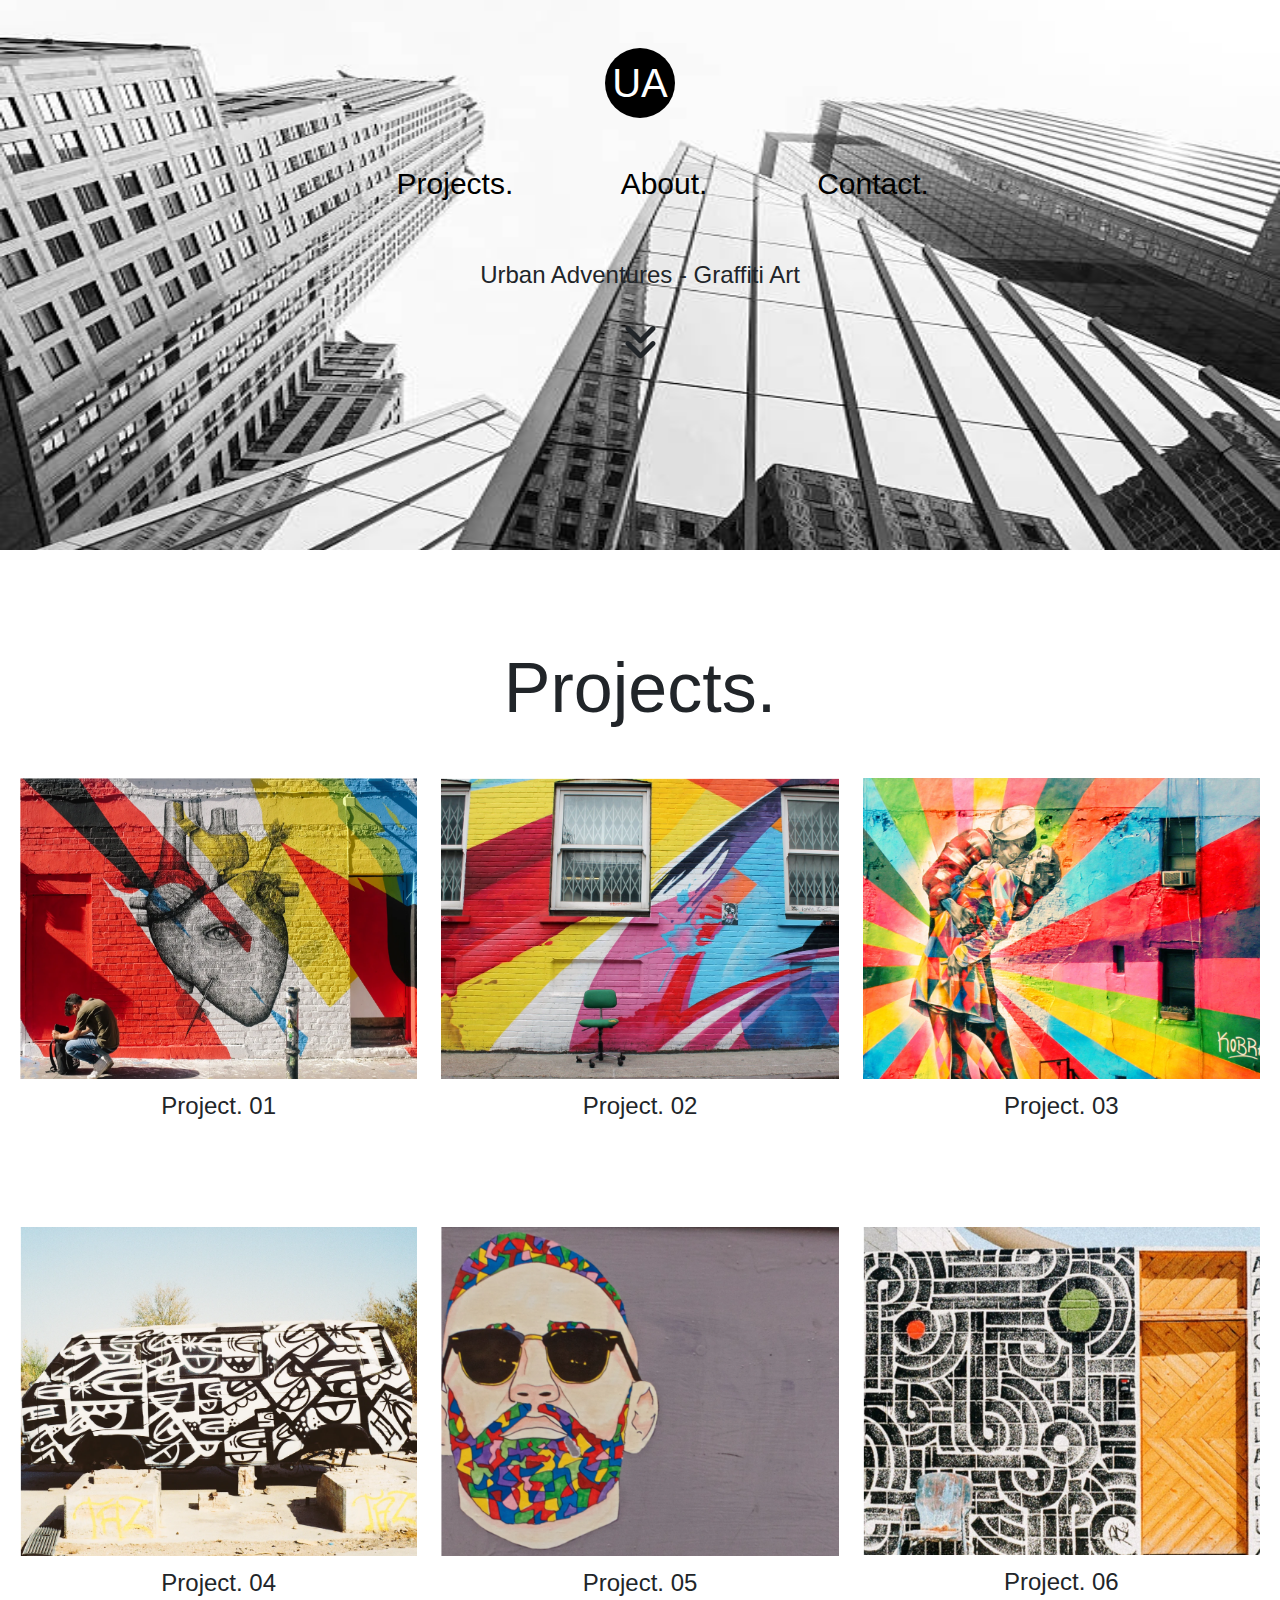
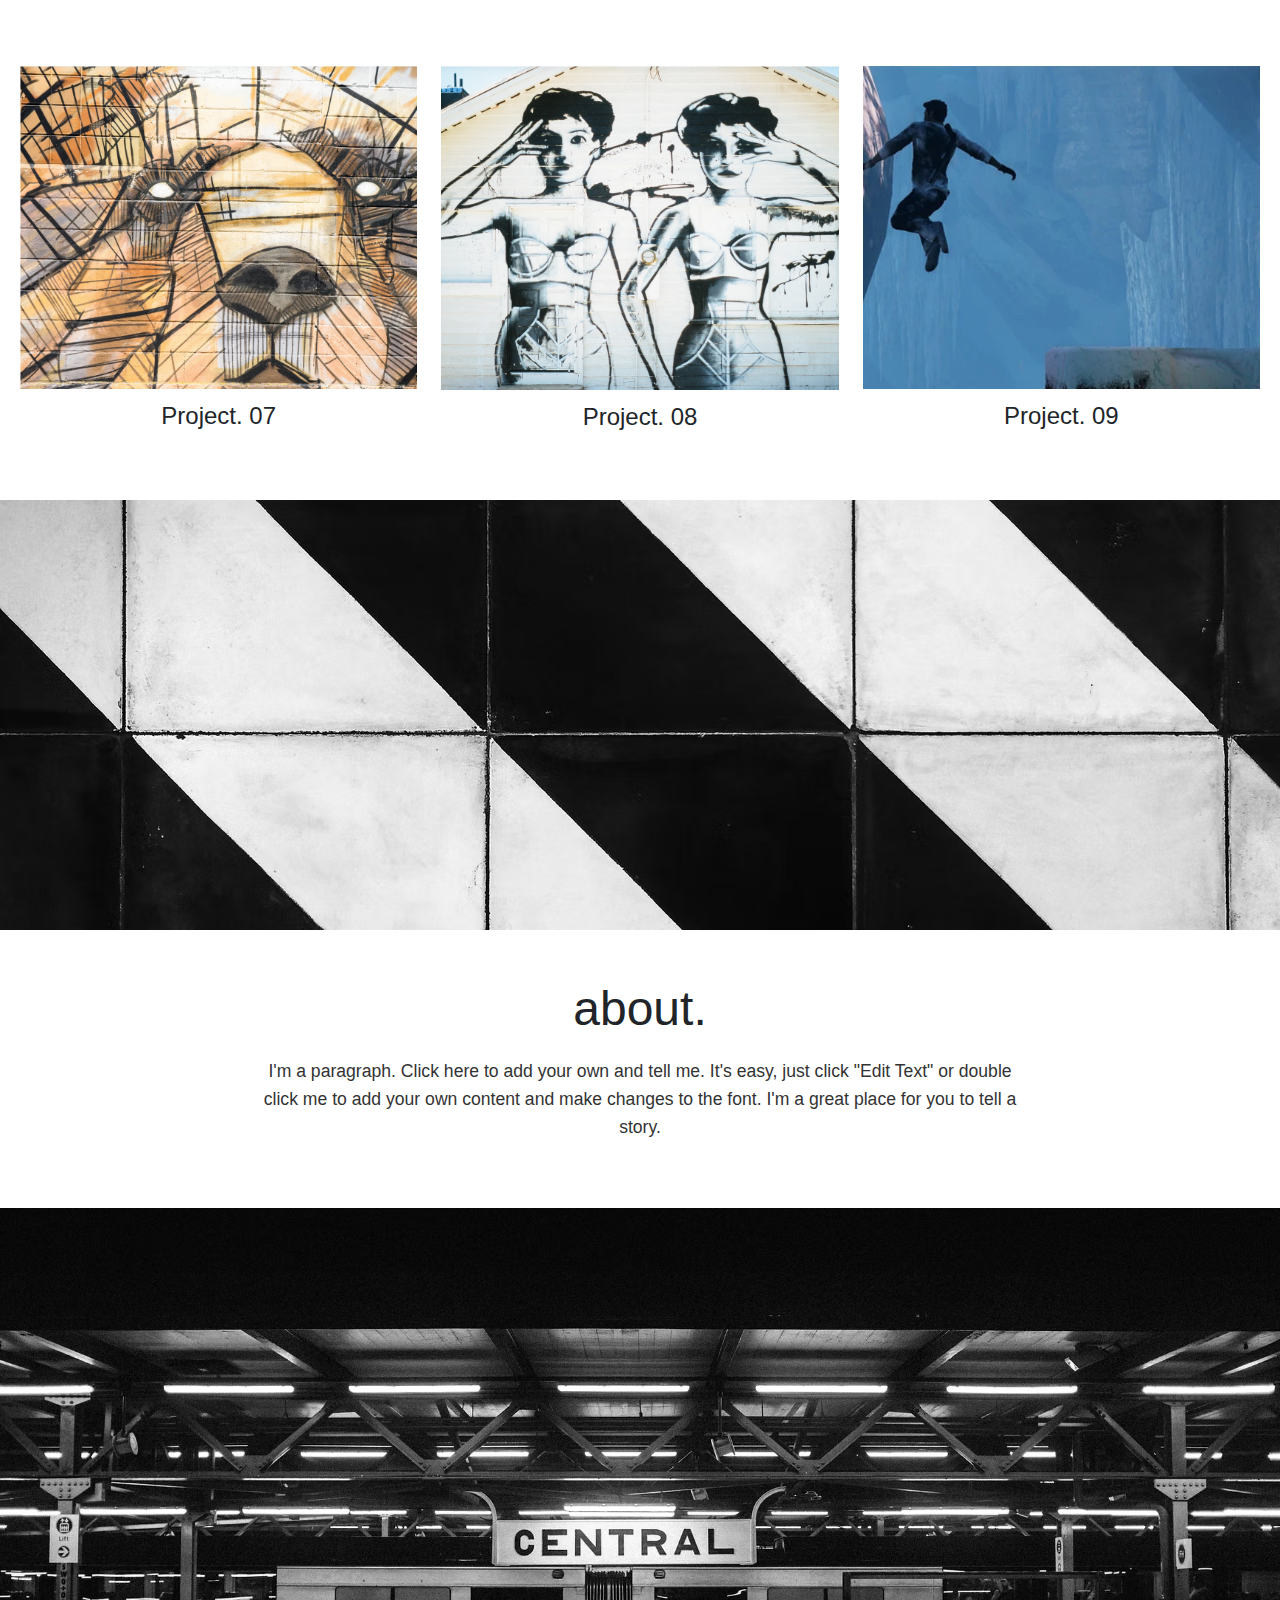
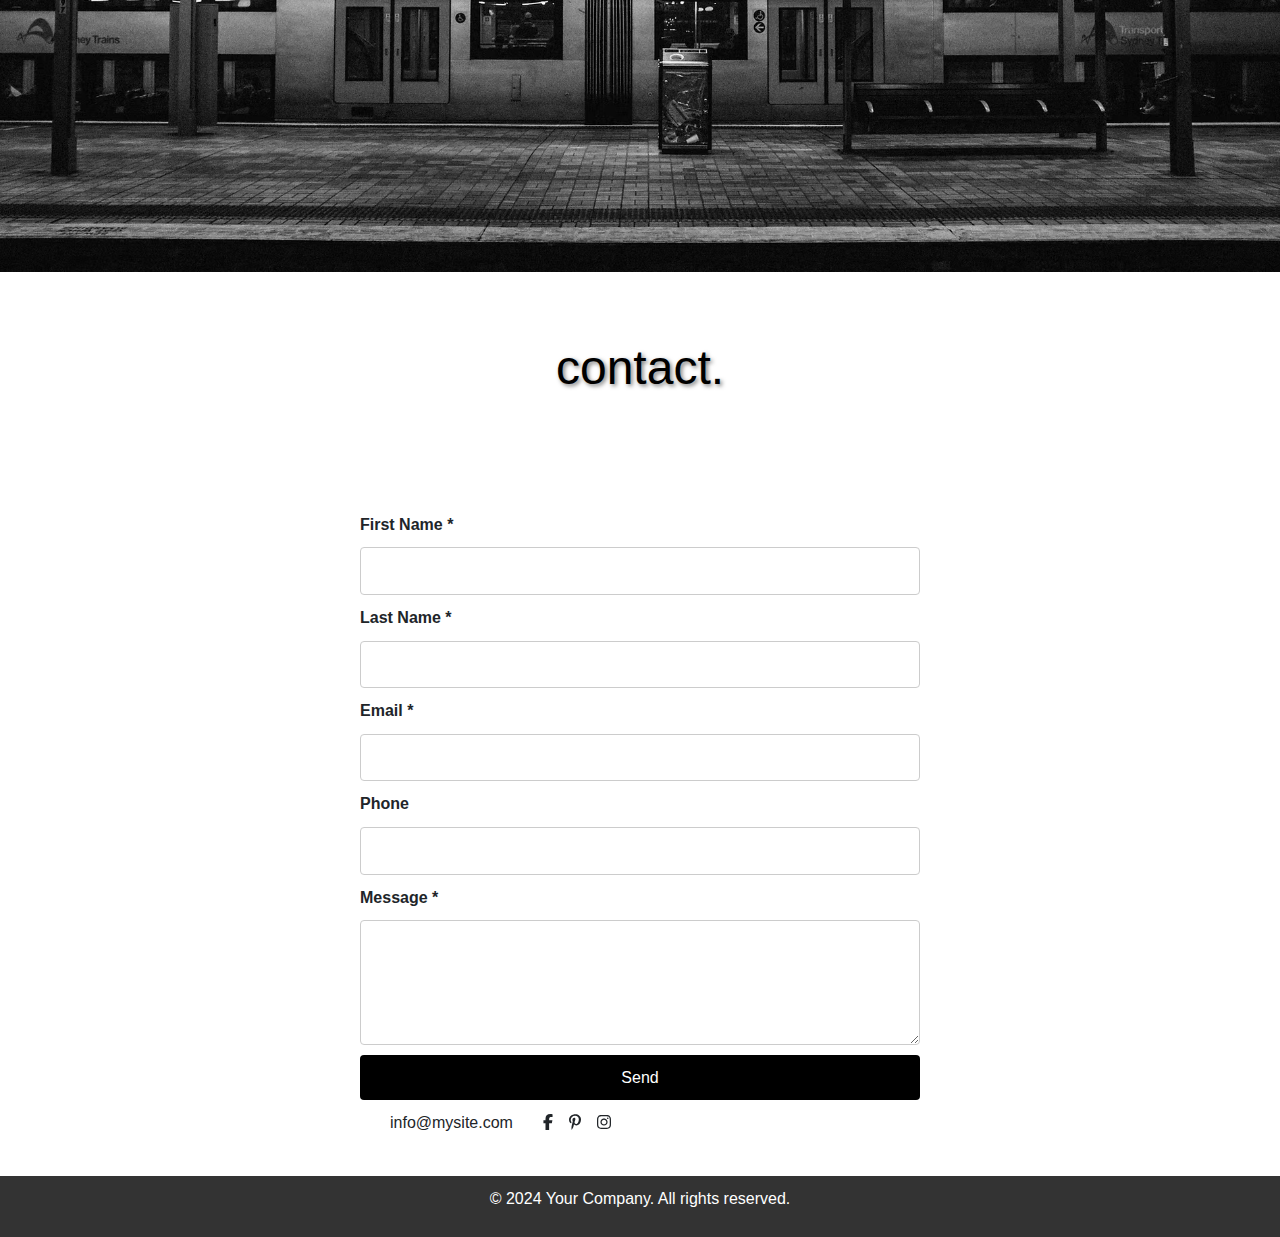
==== commit 334fc6de: "last editing" ====
--- a/index.html
+++ b/index.html
@@ -30,15 +30,15 @@
                     <div class="home position-absolute d-flex justify-content-center align-items-center fs-1">UA</div>
                 </a>
             </div>
-            <div class="links mt-5 pt-4 z-1 d-flex justify-content-center">
+            <div class="links ms-5 mt-5 pt-4 z-1 d-flex justify-content-center">
                 <div class="row">
-                    <div class="col-md-3 col-lg-4">
+                    <div class="col-md-4 col-lg-4 ">
                         <a class="link" href="#Projects">Projects.</a>
                     </div>
-                    <div class="col-md-3 col-lg-4">
+                    <div class="col-md-4 col-lg-4">
                         <a class="link" href="#about">About.</a>
                     </div>
-                    <div class="col-md-3 col-lg-4">
+                    <div class="col-md-4 col-lg-4 text-center">
                         <a class="link" href="#contact">Contact.</a>
                     </div>
                 </div>
@@ -54,7 +54,7 @@
     <!-- End Section 1 -->
     <!-- Start Section 2 -->
 
-    <div class="project" id="Projects">
+    <div class="projects" id="Projects">
         <div class="container-fluid">
             <h1 class="text-center">Projects.</h1>
             <div class="boxs text-center mt-5 mb-5 mx-2">
--- a/css/style.css
+++ b/css/style.css
@@ -17,11 +17,6 @@
 .landing .links .link {
   margin-left: 40px;
   margin-right: 40px;
-}
-
-
-
-.landing .links .link {
   font-size: 30px;
   display: flex;
   justify-content: center;
@@ -29,6 +24,7 @@
   transition: 0.3s;
   padding-top: 40px;
 }
+
 
 .landing .links .link:hover {
   color: rgb(211, 23, 36);
